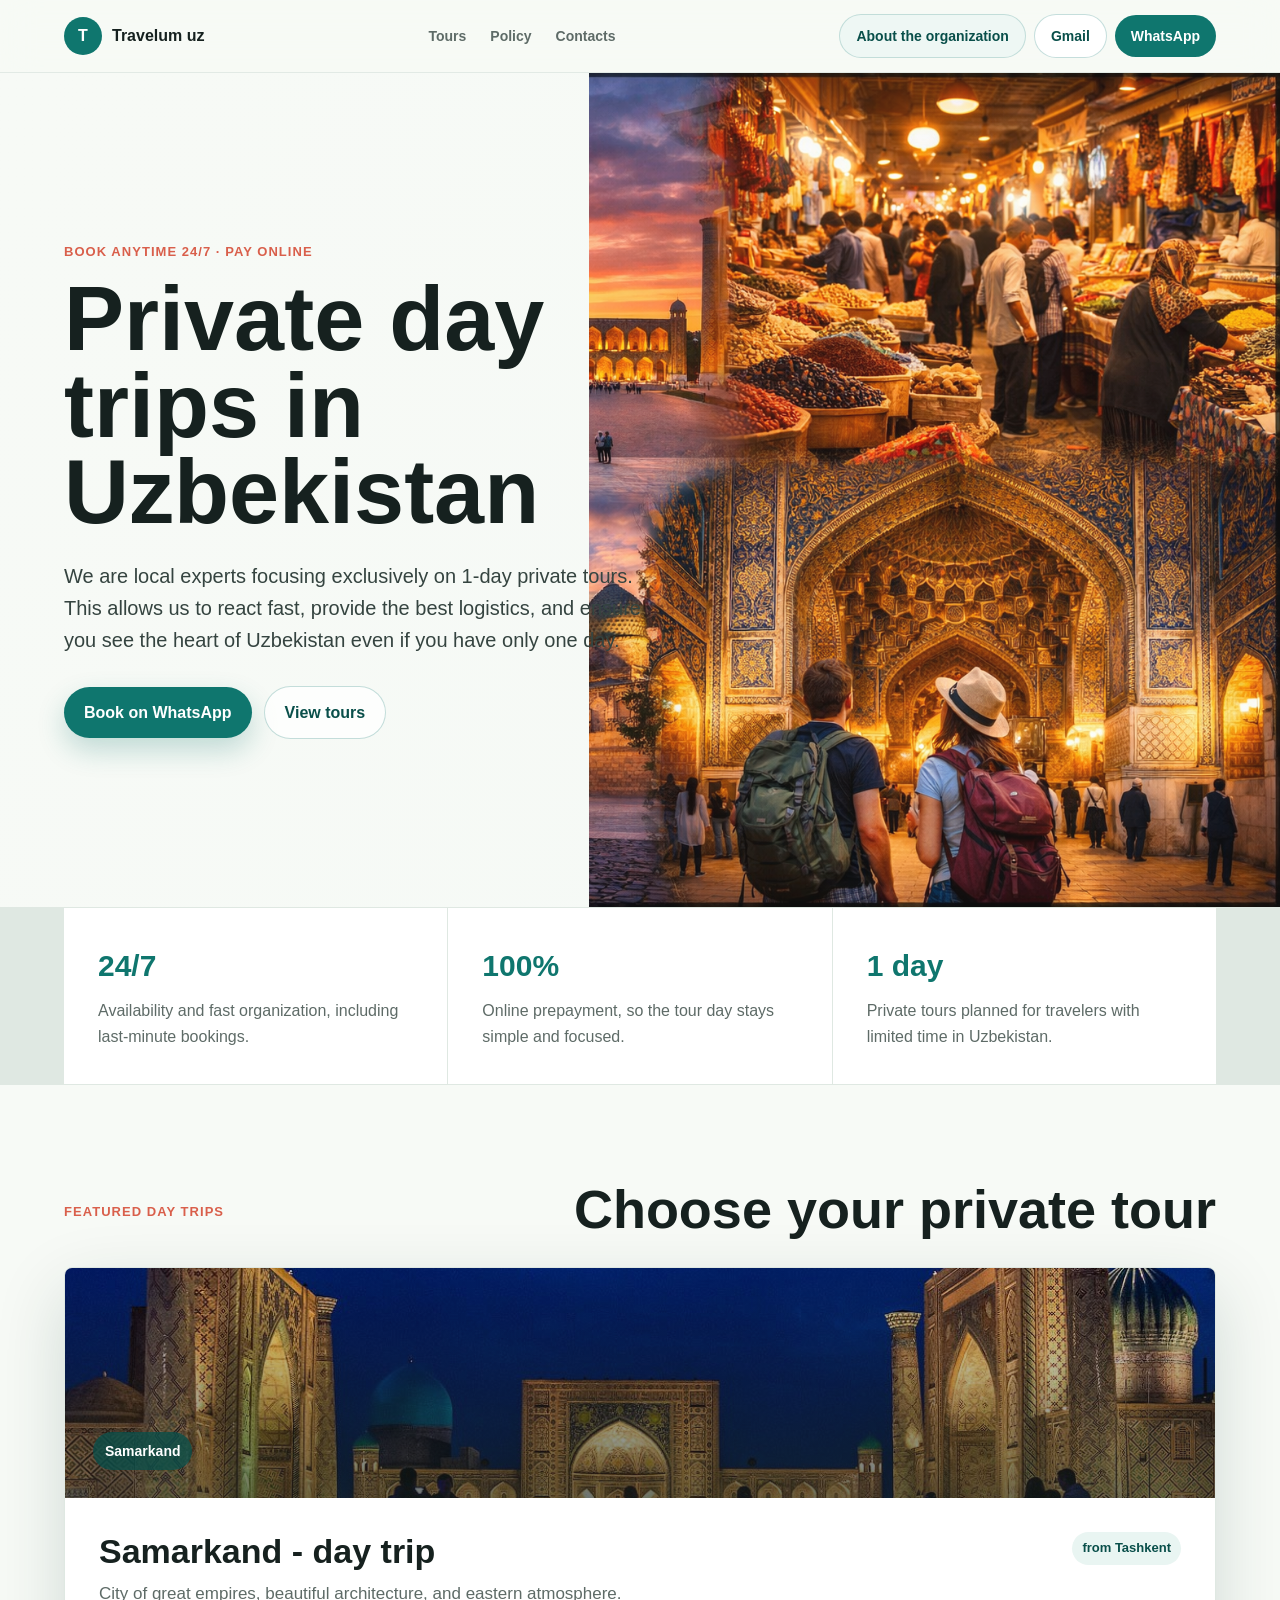
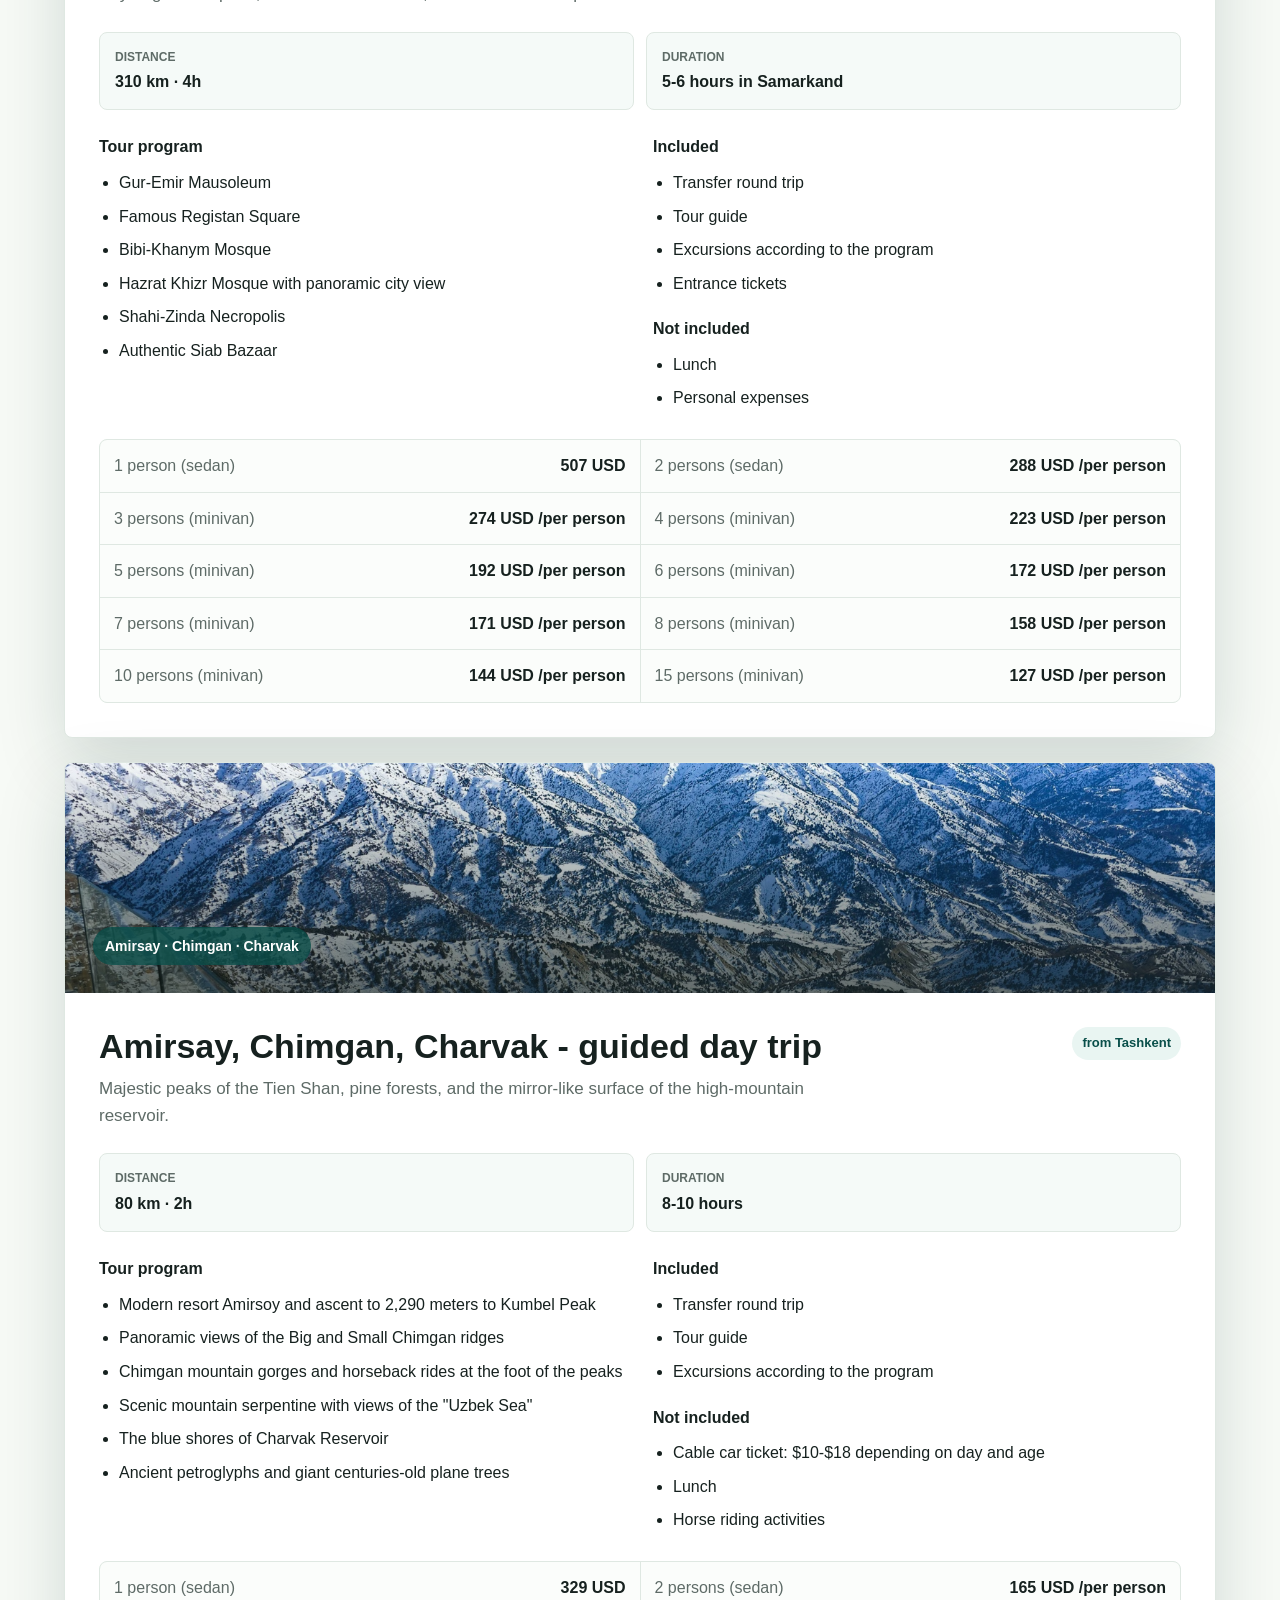
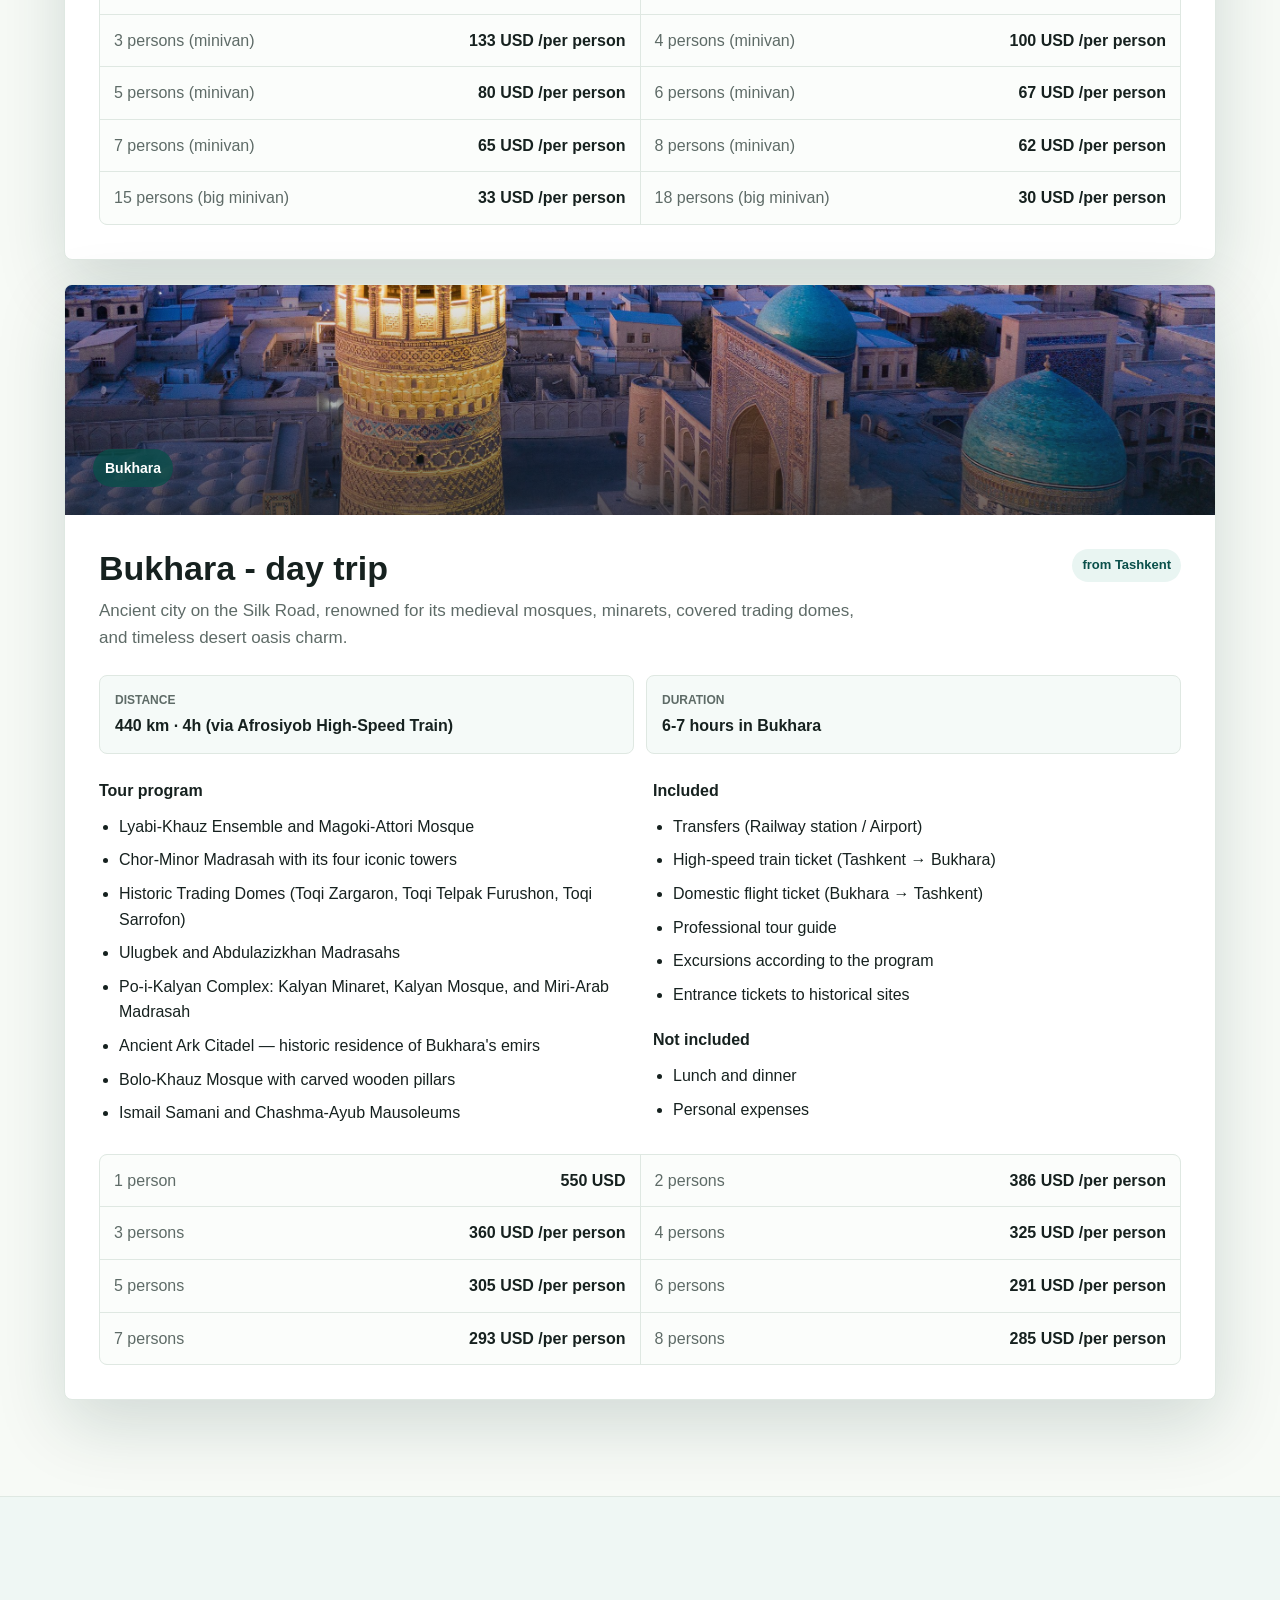
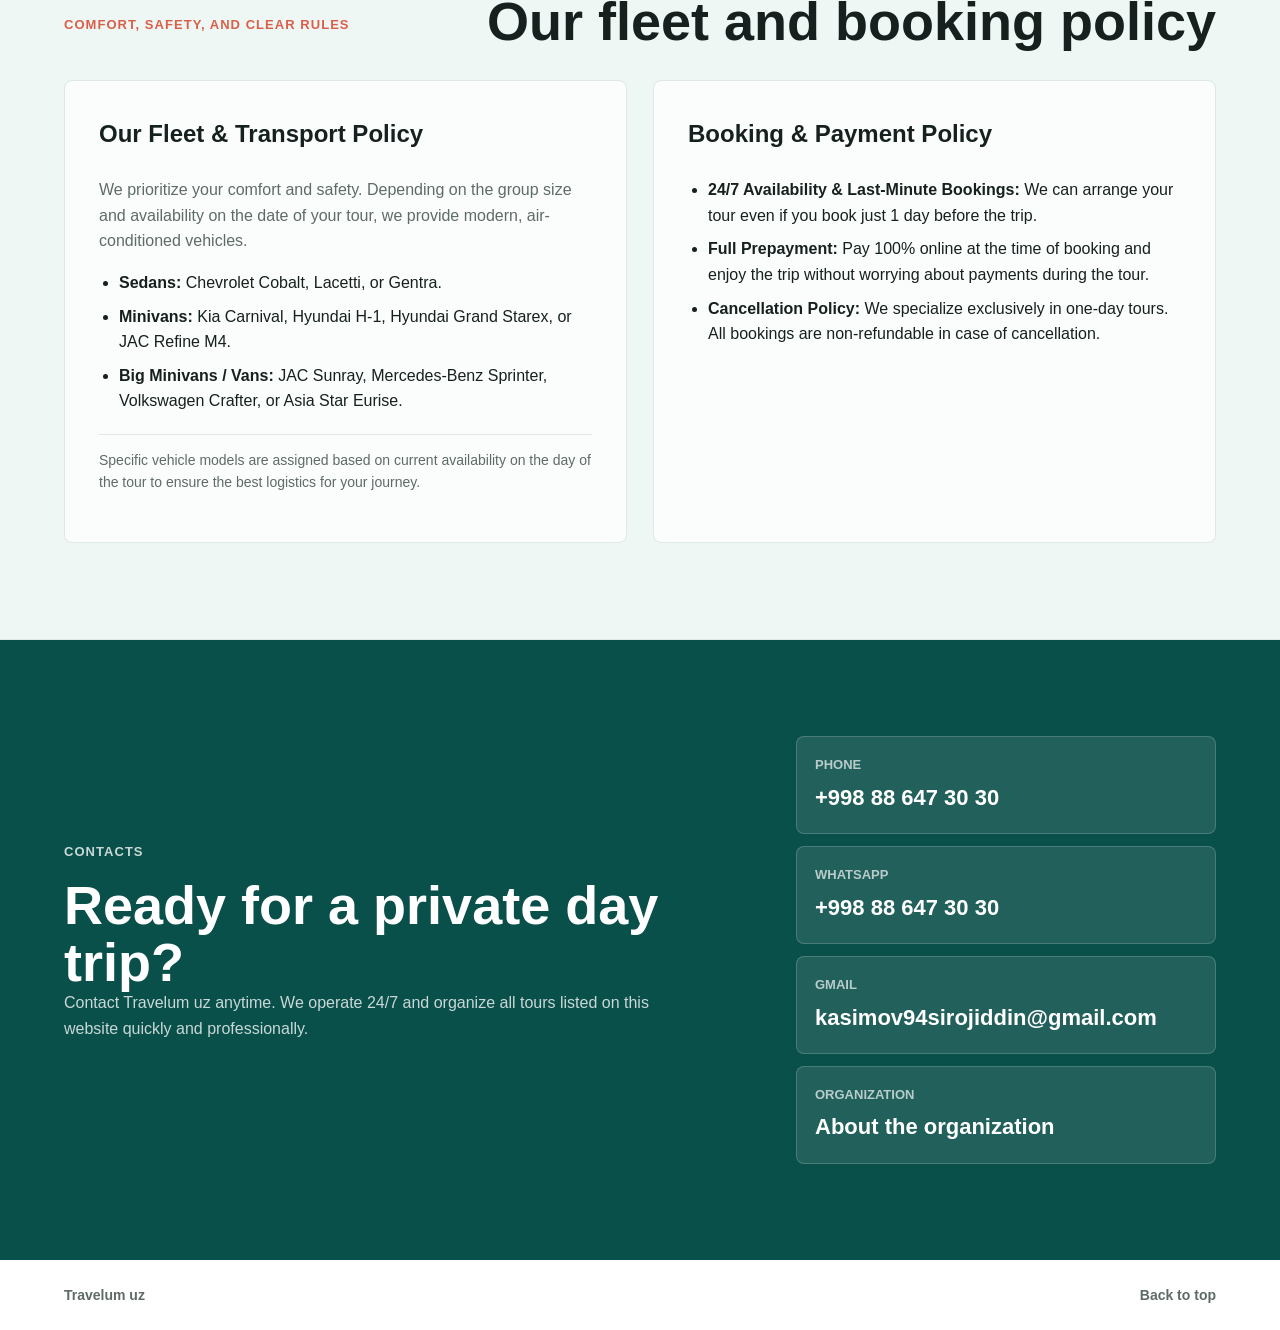
==== index.html @ d39a9d99 "Add pricing for 10 persons minivan" ====
<!doctype html>
<html lang="en">
<head>
  <meta charset="utf-8">
  <meta name="viewport" content="width=device-width, initial-scale=1">
  <title>Travelum uz - Private day trips in Uzbekistan</title>
  <meta name="description" content="Travelum uz offers private 1-day trips in Uzbekistan with 24/7 booking, online payment, local experts, guides, transfers, and entrance tickets.">
  <link rel="stylesheet" href="styles.css">
</head>
<body>
  <header class="site-header" id="top">
    <a class="brand" href="#top" aria-label="Travelum uz home">
      <span class="brand-mark">T</span>
      <span>Travelum uz</span>
    </a>
    <nav class="nav" aria-label="Main navigation">
      <a href="#tours">Tours</a>
      <a href="#policy">Policy</a>
      <a href="#contacts">Contacts</a>
    </nav>
    <div class="header-actions">
      <a class="header-action org" href="https://orginfo.uz/en/organization/49abafc1b90f/" target="_blank" rel="noreferrer">About the organization</a>
      <a class="header-action mail" href="https://mail.google.com/mail/?view=cm&fs=1&to=kasimov94sirojiddin@gmail.com" target="_blank" rel="noreferrer">Gmail</a>
      <a class="header-action" href="https://wa.me/998886473030" target="_blank" rel="noreferrer">WhatsApp</a>
    </div>
  </header>

  <main>
    <section class="hero" aria-labelledby="hero-title">
      <div class="hero-visual" aria-hidden="true">
        <img src="assets/hero.png" alt="">
      </div>
      <div class="hero-content">
        <p class="eyebrow">Book anytime 24/7 · Pay online</p>
        <h1 id="hero-title">Private day trips in Uzbekistan</h1>
        <p class="hero-copy">We are local experts focusing exclusively on 1-day private tours. This allows us to react fast, provide the best logistics, and ensure you see the heart of Uzbekistan even if you have only one day.</p>
        <div class="hero-actions">
          <a class="button primary" href="https://wa.me/998886473030" target="_blank" rel="noreferrer">Book on WhatsApp</a>
          <a class="button secondary" href="#tours">View tours</a>
        </div>
      </div>
    </section>

    <section class="quick-facts" aria-label="Travelum benefits">
      <article>
        <span>24/7</span>
        <p>Availability and fast organization, including last-minute bookings.</p>
      </article>
      <article>
        <span>100%</span>
        <p>Online prepayment, so the tour day stays simple and focused.</p>
      </article>
      <article>
        <span>1 day</span>
        <p>Private tours planned for travelers with limited time in Uzbekistan.</p>
      </article>
    </section>

    <section class="section" id="tours">
      <div class="section-heading">
        <p class="eyebrow">Featured day trips</p>
        <h2>Choose your private tour</h2>
      </div>

      <div class="tour-grid">
        <article class="tour-card">
          <div class="tour-media samarkand" aria-hidden="true">
            <span>Samarkand</span>
          </div>
          <div class="tour-body">
            <div class="tour-title-row">
              <h3>Samarkand - day trip</h3>
              <span>from Tashkent</span>
            </div>
            <p class="tour-lead">City of great empires, beautiful architecture, and eastern atmosphere.</p>
            <dl class="tour-meta">
              <div><dt>Distance</dt><dd>310 km · 4h</dd></div>
              <div><dt>Duration</dt><dd>5-6 hours in Samarkand</dd></div>
            </dl>

            <div class="tour-columns">
              <div>
                <h4>Tour program</h4>
                <ul>
                  <li>Gur-Emir Mausoleum</li>
                  <li>Famous Registan Square</li>
                  <li>Bibi-Khanym Mosque</li>
                  <li>Hazrat Khizr Mosque with panoramic city view</li>
                  <li>Shahi-Zinda Necropolis</li>
                  <li>Authentic Siab Bazaar</li>
                </ul>
              </div>
              <div>
                <h4>Included</h4>
                <ul>
                  <li>Transfer round trip</li>
                  <li>Tour guide</li>
                  <li>Excursions according to the program</li>
                  <li>Entrance tickets</li>
                </ul>
                <h4>Not included</h4>
                <ul>
                  <li>Lunch</li>
                  <li>Personal expenses</li>
                </ul>
              </div>
            </div>

            <div class="price-table" aria-label="Samarkand prices">
              <div><span>1 person (sedan)</span><strong>507 USD</strong></div>
              <div><span>2 persons (sedan)</span><strong>288 USD /per person</strong></div>
              <div><span>3 persons (minivan)</span><strong>274 USD /per person</strong></div>
              <div><span>4 persons (minivan)</span><strong>223 USD /per person</strong></div>
              <div><span>5 persons (minivan)</span><strong>192 USD /per person</strong></div>
              <div><span>6 persons (minivan)</span><strong>172 USD /per person</strong></div>
              <div><span>7 persons (minivan)</span><strong>171 USD /per person</strong></div>
              <div><span>8 persons (minivan)</span><strong>158 USD /per person</strong></div>
              <div><span>10 persons (minivan)</span><strong>144 USD /per person</strong></div>
              <div><span>15 persons (minivan)</span><strong>127 USD /per person</strong></div>
            </div>
          </div>
        </article>

        <article class="tour-card">
          <div class="tour-media mountains" aria-hidden="true">
            <span>Amirsay · Chimgan · Charvak</span>
          </div>
          <div class="tour-body">
            <div class="tour-title-row">
              <h3>Amirsay, Chimgan, Charvak - guided day trip</h3>
              <span>from Tashkent</span>
            </div>
            <p class="tour-lead">Majestic peaks of the Tien Shan, pine forests, and the mirror-like surface of the high-mountain reservoir.</p>
            <dl class="tour-meta">
              <div><dt>Distance</dt><dd>80 km · 2h</dd></div>
              <div><dt>Duration</dt><dd>8-10 hours</dd></div>
            </dl>

            <div class="tour-columns">
              <div>
                <h4>Tour program</h4>
                <ul>
                  <li>Modern resort Amirsoy and ascent to 2,290 meters to Kumbel Peak</li>
                  <li>Panoramic views of the Big and Small Chimgan ridges</li>
                  <li>Chimgan mountain gorges and horseback rides at the foot of the peaks</li>
                  <li>Scenic mountain serpentine with views of the "Uzbek Sea"</li>
                  <li>The blue shores of Charvak Reservoir</li>
                  <li>Ancient petroglyphs and giant centuries-old plane trees</li>
                </ul>
              </div>
              <div>
                <h4>Included</h4>
                <ul>
                  <li>Transfer round trip</li>
                  <li>Tour guide</li>
                  <li>Excursions according to the program</li>
                </ul>
                <h4>Not included</h4>
                <ul>
                  <li>Cable car ticket: $10-$18 depending on day and age</li>
                  <li>Lunch</li>
                  <li>Horse riding activities</li>
                </ul>
              </div>
            </div>

            <div class="price-table" aria-label="Mountain tour prices">
              <div><span>1 person (sedan)</span><strong>329 USD</strong></div>
              <div><span>2 persons (sedan)</span><strong>165 USD /per person</strong></div>
              <div><span>3 persons (minivan)</span><strong>133 USD /per person</strong></div>
              <div><span>4 persons (minivan)</span><strong>100 USD /per person</strong></div>
              <div><span>5 persons (minivan)</span><strong>80 USD /per person</strong></div>
              <div><span>6 persons (minivan)</span><strong>67 USD /per person</strong></div>
              <div><span>7 persons (minivan)</span><strong>65 USD /per person</strong></div>
              <div><span>8 persons (minivan)</span><strong>62 USD /per person</strong></div>
              <div><span>15 persons (big minivan)</span><strong>33 USD /per person</strong></div>
              <div><span>18 persons (big minivan)</span><strong>30 USD /per person</strong></div>
            </div>
          </div>
        </article>

        <article class="tour-card">
          <div class="tour-media bukhara" aria-hidden="true">
            <span>Bukhara</span>
          </div>
          <div class="tour-body">
            <div class="tour-title-row">
              <h3>Bukhara - day trip</h3>
              <span>from Tashkent</span>
            </div>
            <p class="tour-lead">Ancient city on the Silk Road, renowned for its medieval mosques, minarets, covered trading domes, and timeless desert oasis charm.</p>
            <dl class="tour-meta">
              <div><dt>Distance</dt><dd>440 km · 4h (via Afrosiyob High-Speed Train)</dd></div>
              <div><dt>Duration</dt><dd>6-7 hours in Bukhara</dd></div>
            </dl>

            <div class="tour-columns">
              <div>
                <h4>Tour program</h4>
                <ul>
                  <li>Lyabi-Khauz Ensemble and Magoki-Attori Mosque</li>
                  <li>Chor-Minor Madrasah with its four iconic towers</li>
                  <li>Historic Trading Domes (Toqi Zargaron, Toqi Telpak Furushon, Toqi Sarrofon)</li>
                  <li>Ulugbek and Abdulazizkhan Madrasahs</li>
                  <li>Po-i-Kalyan Complex: Kalyan Minaret, Kalyan Mosque, and Miri-Arab Madrasah</li>
                  <li>Ancient Ark Citadel — historic residence of Bukhara's emirs</li>
                  <li>Bolo-Khauz Mosque with carved wooden pillars</li>
                  <li>Ismail Samani and Chashma-Ayub Mausoleums</li>
                </ul>
              </div>
              <div>
                <h4>Included</h4>
                <ul>
                  <li>Transfers (Railway station / Airport)</li>
                  <li>High-speed train ticket (Tashkent → Bukhara)</li>
                  <li>Domestic flight ticket (Bukhara → Tashkent)</li>
                  <li>Professional tour guide</li>
                  <li>Excursions according to the program</li>
                  <li>Entrance tickets to historical sites</li>
                </ul>
                <h4>Not included</h4>
                <ul>
                  <li>Lunch and dinner</li>
                  <li>Personal expenses</li>
                </ul>
              </div>
            </div>

            <div class="price-table" aria-label="Bukhara prices">
              <div><span>1 person</span><strong>550 USD</strong></div>
              <div><span>2 persons</span><strong>386 USD /per person</strong></div>
              <div><span>3 persons</span><strong>360 USD /per person</strong></div>
              <div><span>4 persons</span><strong>325 USD /per person</strong></div>
              <div><span>5 persons</span><strong>305 USD /per person</strong></div>
              <div><span>6 persons</span><strong>291 USD /per person</strong></div>
              <div><span>7 persons</span><strong>293 USD /per person</strong></div>
              <div><span>8 persons</span><strong>285 USD /per person</strong></div>
            </div>
          </div>
        </article>
      </div>
    </section>

    <section class="section policy-section" id="policy">
      <div class="section-heading">
        <p class="eyebrow">Comfort, safety, and clear rules</p>
        <h2>Our fleet and booking policy</h2>
      </div>
      <div class="policy-grid">
        <article>
          <h3>Our Fleet & Transport Policy</h3>
          <p>We prioritize your comfort and safety. Depending on the group size and availability on the date of your tour, we provide modern, air-conditioned vehicles.</p>
          <ul>
            <li><strong>Sedans:</strong> Chevrolet Cobalt, Lacetti, or Gentra.</li>
            <li><strong>Minivans:</strong> Kia Carnival, Hyundai H-1, Hyundai Grand Starex, or JAC Refine M4.</li>
            <li><strong>Big Minivans / Vans:</strong> JAC Sunray, Mercedes-Benz Sprinter, Volkswagen Crafter, or Asia Star Eurise.</li>
          </ul>
          <p class="note">Specific vehicle models are assigned based on current availability on the day of the tour to ensure the best logistics for your journey.</p>
        </article>
        <article>
          <h3>Booking & Payment Policy</h3>
          <ul>
            <li><strong>24/7 Availability & Last-Minute Bookings:</strong> We can arrange your tour even if you book just 1 day before the trip.</li>
            <li><strong>Full Prepayment:</strong> Pay 100% online at the time of booking and enjoy the trip without worrying about payments during the tour.</li>
            <li><strong>Cancellation Policy:</strong> We specialize exclusively in one-day tours. All bookings are non-refundable in case of cancellation.</li>
          </ul>
        </article>
      </div>
    </section>

    <section class="contact-section" id="contacts">
      <div>
        <p class="eyebrow">Contacts</p>
        <h2>Ready for a private day trip?</h2>
        <p>Contact Travelum uz anytime. We operate 24/7 and organize all tours listed on this website quickly and professionally.</p>
      </div>
      <div class="contact-actions">
        <a class="contact-link" href="tel:+998886473030">
          <span>Phone</span>
          <strong>+998 88 647 30 30</strong>
        </a>
        <a class="contact-link" href="https://wa.me/998886473030" target="_blank" rel="noreferrer">
          <span>WhatsApp</span>
          <strong>+998 88 647 30 30</strong>
        </a>
        <a class="contact-link" href="https://mail.google.com/mail/?view=cm&fs=1&to=kasimov94sirojiddin@gmail.com" target="_blank" rel="noreferrer">
          <span>Gmail</span>
          <strong>kasimov94sirojiddin@gmail.com</strong>
        </a>
        <a class="contact-link" href="https://orginfo.uz/en/organization/49abafc1b90f/" target="_blank" rel="noreferrer">
          <span>Organization</span>
          <strong>About the organization</strong>
        </a>
      </div>
    </section>
  </main>

  <footer>
    <span>Travelum uz</span>
    <a href="#top">Back to top</a>
  </footer>
</body>
</html>
---- styles.css ----
:root {
  --ink: #16211f;
  --muted: #5e6b67;
  --line: #dfe8e2;
  --paper: #f7faf6;
  --white: #ffffff;
  --teal: #0f766e;
  --teal-dark: #094f4a;
  --coral: #d95f4b;
  --gold: #c58c2c;
  --sky: #d8eef2;
  --shadow: 0 24px 70px rgba(15, 48, 44, 0.16);
}

* {
  box-sizing: border-box;
}

html {
  scroll-behavior: smooth;
}

body {
  margin: 0;
  color: var(--ink);
  font-family: Arial, "Segoe UI", sans-serif;
  background: var(--paper);
  line-height: 1.6;
}

a {
  color: inherit;
  text-decoration: none;
}

.site-header {
  position: sticky;
  top: 0;
  z-index: 10;
  display: flex;
  align-items: center;
  justify-content: space-between;
  gap: 20px;
  padding: 14px clamp(18px, 5vw, 70px);
  background: rgba(247, 250, 246, 0.9);
  border-bottom: 1px solid rgba(223, 232, 226, 0.85);
  backdrop-filter: blur(18px);
}

.brand,
.nav,
.header-actions,
.hero-actions,
.contact-actions {
  display: flex;
  align-items: center;
}

.brand {
  gap: 10px;
  font-weight: 800;
  letter-spacing: 0;
}

.brand-mark {
  display: grid;
  width: 38px;
  height: 38px;
  place-items: center;
  color: var(--white);
  background: var(--teal);
  border-radius: 50%;
}

.nav {
  gap: 24px;
  color: var(--muted);
  font-size: 14px;
  font-weight: 700;
}

.nav a:hover,
footer a:hover {
  color: var(--teal);
}

.header-action,
.button,
.contact-link {
  transition: transform 180ms ease, box-shadow 180ms ease, background 180ms ease;
}

.header-actions {
  gap: 8px;
}

.header-action {
  padding: 10px 16px;
  color: var(--white);
  background: var(--teal);
  border-radius: 999px;
  font-size: 14px;
  font-weight: 800;
}

.header-action.mail {
  color: var(--teal-dark);
  background: #ffffff;
  border: 1px solid rgba(15, 118, 110, 0.24);
}

.header-action.org {
  color: var(--teal-dark);
  background: #eef7f4;
  border: 1px solid rgba(15, 118, 110, 0.2);
}

.header-action:hover,
.button:hover,
.contact-link:hover {
  transform: translateY(-2px);
}

.hero {
  position: relative;
  min-height: calc(100vh - 66px);
  display: grid;
  align-items: center;
  padding: clamp(54px, 7vw, 96px) clamp(18px, 5vw, 70px);
  overflow: hidden;
  isolation: isolate;
}

.hero::before {
  content: "";
  position: absolute;
  inset: 0;
  z-index: -2;
  background:
    linear-gradient(90deg, rgba(247, 250, 246, 0.98) 0%, rgba(247, 250, 246, 0.94) 48%, rgba(247, 250, 246, 0.42) 74%),
    radial-gradient(circle at 74% 28%, rgba(216, 95, 75, 0.2), transparent 28%),
    linear-gradient(135deg, #f7faf6 0%, #d8eef2 100%);
}

.hero-visual {
  position: absolute;
  inset: 0;
  z-index: -1;
  display: flex;
  justify-content: flex-end;
  align-items: stretch;
  opacity: 0.95;
}

.hero-visual img {
  width: min(54vw, 760px);
  min-width: 460px;
  height: 100%;
  object-fit: cover;
  object-position: center right;
}

.hero-content {
  width: min(680px, 100%);
}

.eyebrow {
  margin: 0 0 14px;
  color: var(--coral);
  font-size: 13px;
  font-weight: 800;
  text-transform: uppercase;
  letter-spacing: 0.08em;
}

h1,
h2,
h3,
h4,
p {
  margin-top: 0;
}

h1 {
  max-width: 680px;
  margin-bottom: 24px;
  font-size: clamp(44px, 8vw, 90px);
  line-height: 0.96;
  letter-spacing: 0;
}

.hero-copy {
  max-width: 590px;
  margin-bottom: 30px;
  color: #354440;
  font-size: clamp(17px, 2vw, 20px);
}

.hero-actions {
  flex-wrap: wrap;
  gap: 12px;
}

.button {
  display: inline-flex;
  align-items: center;
  justify-content: center;
  min-height: 48px;
  padding: 13px 20px;
  border-radius: 999px;
  font-weight: 800;
}

.button.primary {
  color: var(--white);
  background: var(--teal);
  box-shadow: 0 12px 28px rgba(15, 118, 110, 0.24);
}

.button.secondary {
  color: var(--teal-dark);
  background: rgba(255, 255, 255, 0.72);
  border: 1px solid rgba(15, 118, 110, 0.24);
}

.quick-facts,
.section,
.contact-section,
footer {
  padding-inline: clamp(18px, 5vw, 70px);
}

.quick-facts {
  display: grid;
  grid-template-columns: repeat(3, 1fr);
  gap: 1px;
  background: var(--line);
  border-block: 1px solid var(--line);
}

.quick-facts article {
  padding: clamp(22px, 4vw, 34px);
  background: var(--white);
}

.quick-facts span {
  display: block;
  margin-bottom: 8px;
  color: var(--teal);
  font-size: 30px;
  font-weight: 800;
}

.quick-facts p,
.tour-card p,
.policy-grid p,
.contact-section p {
  color: var(--muted);
}

.quick-facts p {
  max-width: 360px;
  margin: 0;
}

.section {
  padding-top: clamp(58px, 8vw, 96px);
  padding-bottom: clamp(58px, 8vw, 96px);
}

.section-heading {
  display: flex;
  align-items: end;
  justify-content: space-between;
  gap: 30px;
  margin-bottom: 30px;
}

.section-heading h2,
.contact-section h2 {
  margin-bottom: 0;
  font-size: clamp(30px, 4.6vw, 54px);
  line-height: 1.05;
  letter-spacing: 0;
}

.tour-grid {
  display: grid;
  gap: 24px;
}

.tour-card {
  overflow: hidden;
  background: var(--white);
  border: 1px solid var(--line);
  border-radius: 8px;
  box-shadow: var(--shadow);
}

.tour-media {
  min-height: 230px;
  display: flex;
  align-items: flex-end;
  padding: 28px;
  color: var(--white);
  background-size: cover;
  background-position: center;
}

.tour-media span {
  padding: 8px 12px;
  background: rgba(9, 79, 74, 0.78);
  border-radius: 999px;
  font-size: 14px;
  font-weight: 800;
}

.samarkand {
  background-image:
    linear-gradient(180deg, rgba(22, 33, 31, 0.05), rgba(22, 33, 31, 0.62)),
    url("assets/samarkand.jpg");
}

.mountains {
  background-image:
    linear-gradient(180deg, rgba(22, 33, 31, 0.02), rgba(22, 33, 31, 0.66)),
    url("assets/amirsay.webp");
}

.bukhara {
  background-image:
    linear-gradient(180deg, rgba(22, 33, 31, 0.05), rgba(22, 33, 31, 0.62)),
    url("assets/bukhara.jpg");
}

.tour-body {
  padding: clamp(22px, 4vw, 34px);
}

.tour-title-row {
  display: flex;
  align-items: start;
  justify-content: space-between;
  gap: 20px;
  margin-bottom: 10px;
}

.tour-title-row h3 {
  margin-bottom: 0;
  font-size: clamp(24px, 3vw, 34px);
  line-height: 1.12;
}

.tour-title-row span {
  flex: 0 0 auto;
  padding: 6px 10px;
  color: var(--teal-dark);
  background: #e9f5f2;
  border-radius: 999px;
  font-size: 13px;
  font-weight: 800;
}

.tour-lead {
  max-width: 760px;
  font-size: 17px;
}

.tour-meta {
  display: grid;
  grid-template-columns: repeat(2, minmax(0, 1fr));
  gap: 12px;
  margin: 24px 0;
}

.tour-meta div {
  padding: 15px;
  background: #f5faf8;
  border: 1px solid var(--line);
  border-radius: 8px;
}

dt {
  color: var(--muted);
  font-size: 12px;
  font-weight: 800;
  text-transform: uppercase;
}

dd {
  margin: 2px 0 0;
  font-weight: 800;
}

.tour-columns,
.policy-grid {
  display: grid;
  grid-template-columns: repeat(2, minmax(0, 1fr));
  gap: 26px;
}

h4 {
  margin-bottom: 10px;
  font-size: 16px;
}

ul {
  margin: 0 0 20px;
  padding-left: 20px;
}

li + li {
  margin-top: 8px;
}

.price-table {
  display: grid;
  grid-template-columns: repeat(2, minmax(0, 1fr));
  gap: 1px;
  overflow: hidden;
  margin-top: 8px;
  background: var(--line);
  border: 1px solid var(--line);
  border-radius: 8px;
}

.price-table div {
  display: flex;
  justify-content: space-between;
  gap: 16px;
  padding: 13px 14px;
  background: #fbfdfb;
}

.price-table span {
  color: var(--muted);
}

.price-table strong {
  flex: 0 0 auto;
  text-align: right;
}

.policy-section {
  background: #eff7f4;
  border-block: 1px solid var(--line);
}

.policy-grid article {
  padding: clamp(22px, 4vw, 34px);
  background: rgba(255, 255, 255, 0.74);
  border: 1px solid var(--line);
  border-radius: 8px;
}

.policy-grid h3 {
  font-size: 24px;
}

.note {
  padding-top: 14px;
  border-top: 1px solid var(--line);
  font-size: 14px;
}

.contact-section {
  display: grid;
  grid-template-columns: minmax(0, 1fr) minmax(280px, 420px);
  gap: 32px;
  align-items: center;
  padding-top: clamp(58px, 8vw, 96px);
  padding-bottom: clamp(58px, 8vw, 96px);
  background: var(--teal-dark);
  color: var(--white);
}

.contact-section p {
  max-width: 640px;
  color: rgba(255, 255, 255, 0.78);
}

.contact-actions {
  flex-direction: column;
  gap: 12px;
}

.contact-link {
  width: 100%;
  padding: 18px;
  background: rgba(255, 255, 255, 0.1);
  border: 1px solid rgba(255, 255, 255, 0.18);
  border-radius: 8px;
}

.contact-link span {
  display: block;
  color: rgba(255, 255, 255, 0.68);
  font-size: 13px;
  font-weight: 800;
  text-transform: uppercase;
}

.contact-link strong {
  display: block;
  margin-top: 4px;
  font-size: 22px;
}

footer {
  display: flex;
  justify-content: space-between;
  gap: 16px;
  padding-top: 24px;
  padding-bottom: 24px;
  color: var(--muted);
  background: var(--white);
  font-size: 14px;
  font-weight: 800;
}

@media (max-width: 900px) {
  .site-header {
    position: static;
    flex-wrap: wrap;
  }

  .nav {
    order: 3;
    width: 100%;
    justify-content: space-between;
  }

  .hero {
    min-height: auto;
    padding-top: 52px;
  }

  .hero::before {
    background:
      linear-gradient(180deg, rgba(247, 250, 246, 0.94) 0%, rgba(247, 250, 246, 0.86) 56%, rgba(247, 250, 246, 0.5) 100%),
      linear-gradient(135deg, #f7faf6 0%, #d8eef2 100%);
  }

  .hero-visual {
    opacity: 0.34;
  }

  .hero-visual img {
    width: 100%;
    min-width: 0;
  }

  .quick-facts,
  .tour-columns,
  .policy-grid,
  .contact-section {
    grid-template-columns: 1fr;
  }

  .section-heading,
  .tour-title-row {
    display: block;
  }

  .tour-title-row span {
    display: inline-flex;
    margin-top: 12px;
  }
}

@media (max-width: 640px) {
  .header-actions {
    display: none;
  }

  .hero-actions,
  .button,
  .tour-meta,
  .price-table {
    width: 100%;
  }

  .button {
    min-width: 100%;
  }

  .tour-meta,
  .price-table {
    grid-template-columns: 1fr;
  }

  .price-table div {
    display: grid;
    gap: 4px;
  }

  .price-table strong {
    text-align: left;
  }

  .contact-link strong {
    font-size: 19px;
  }
}
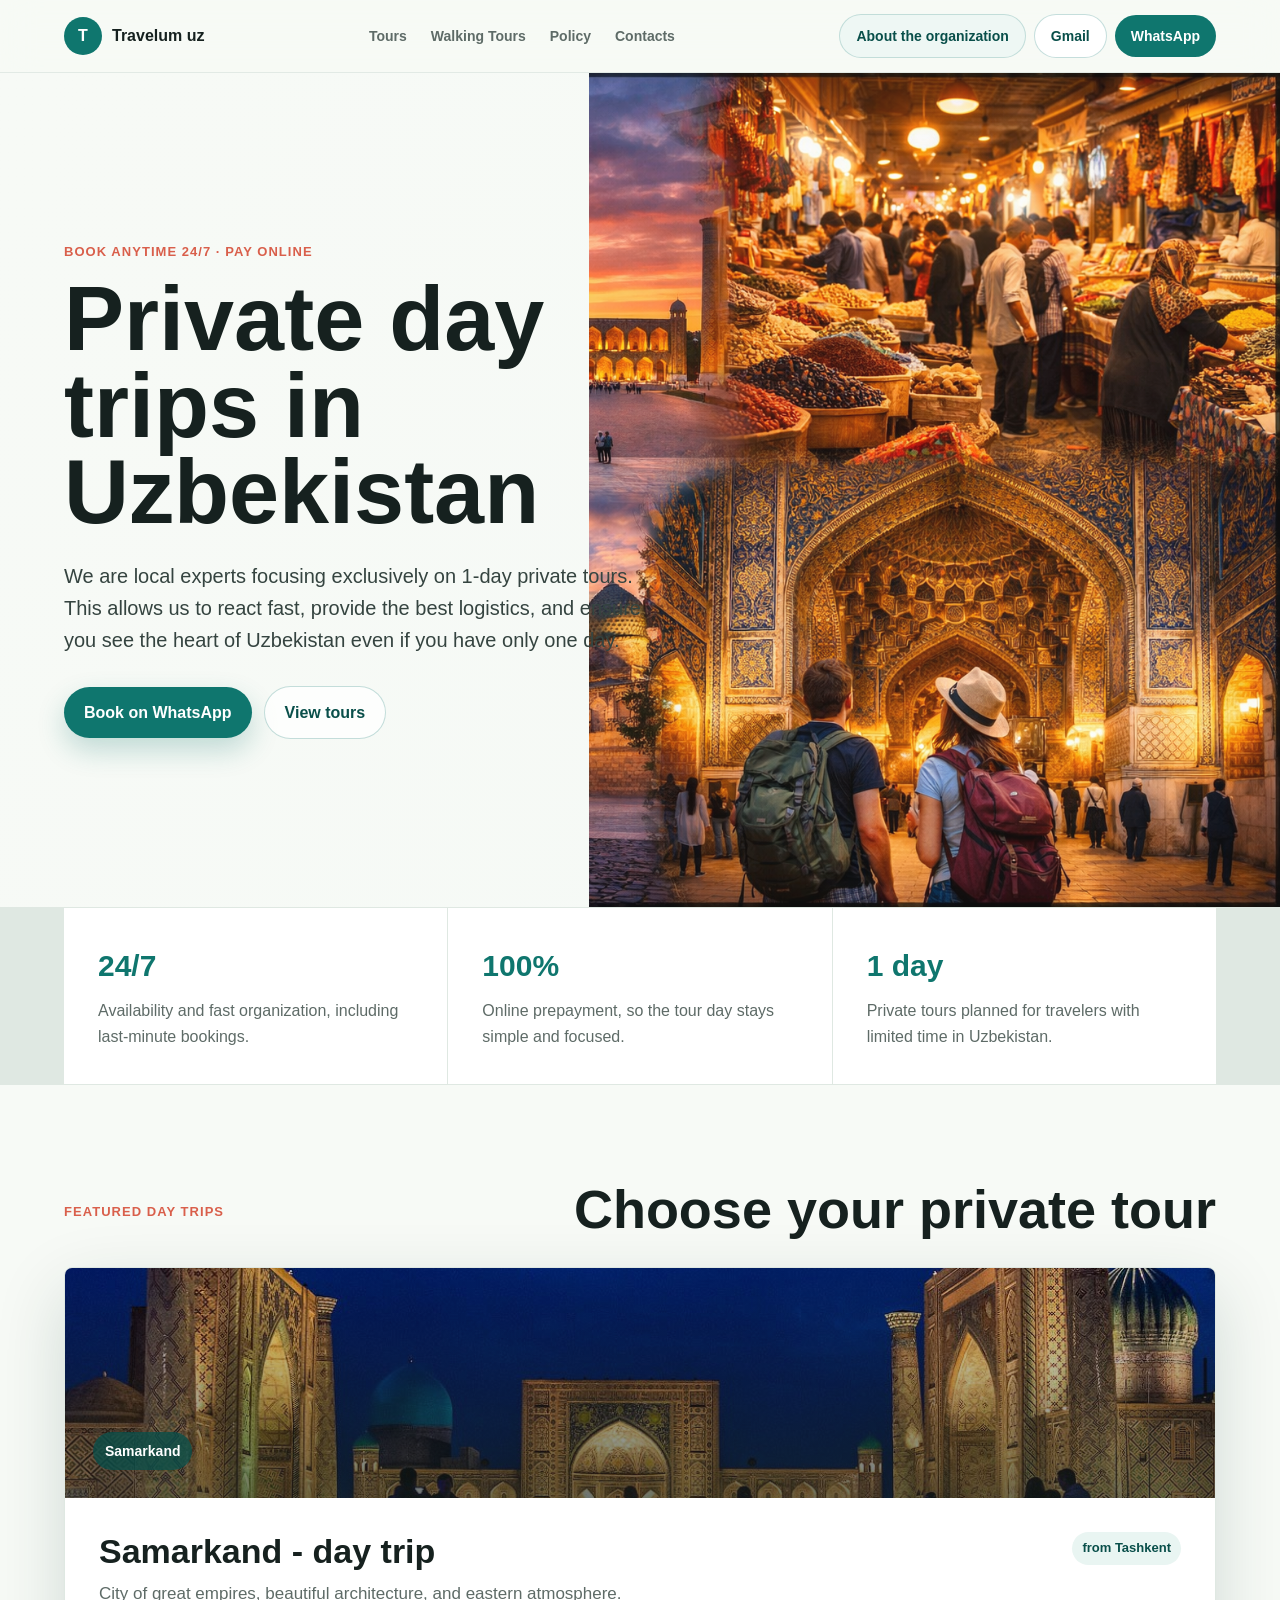
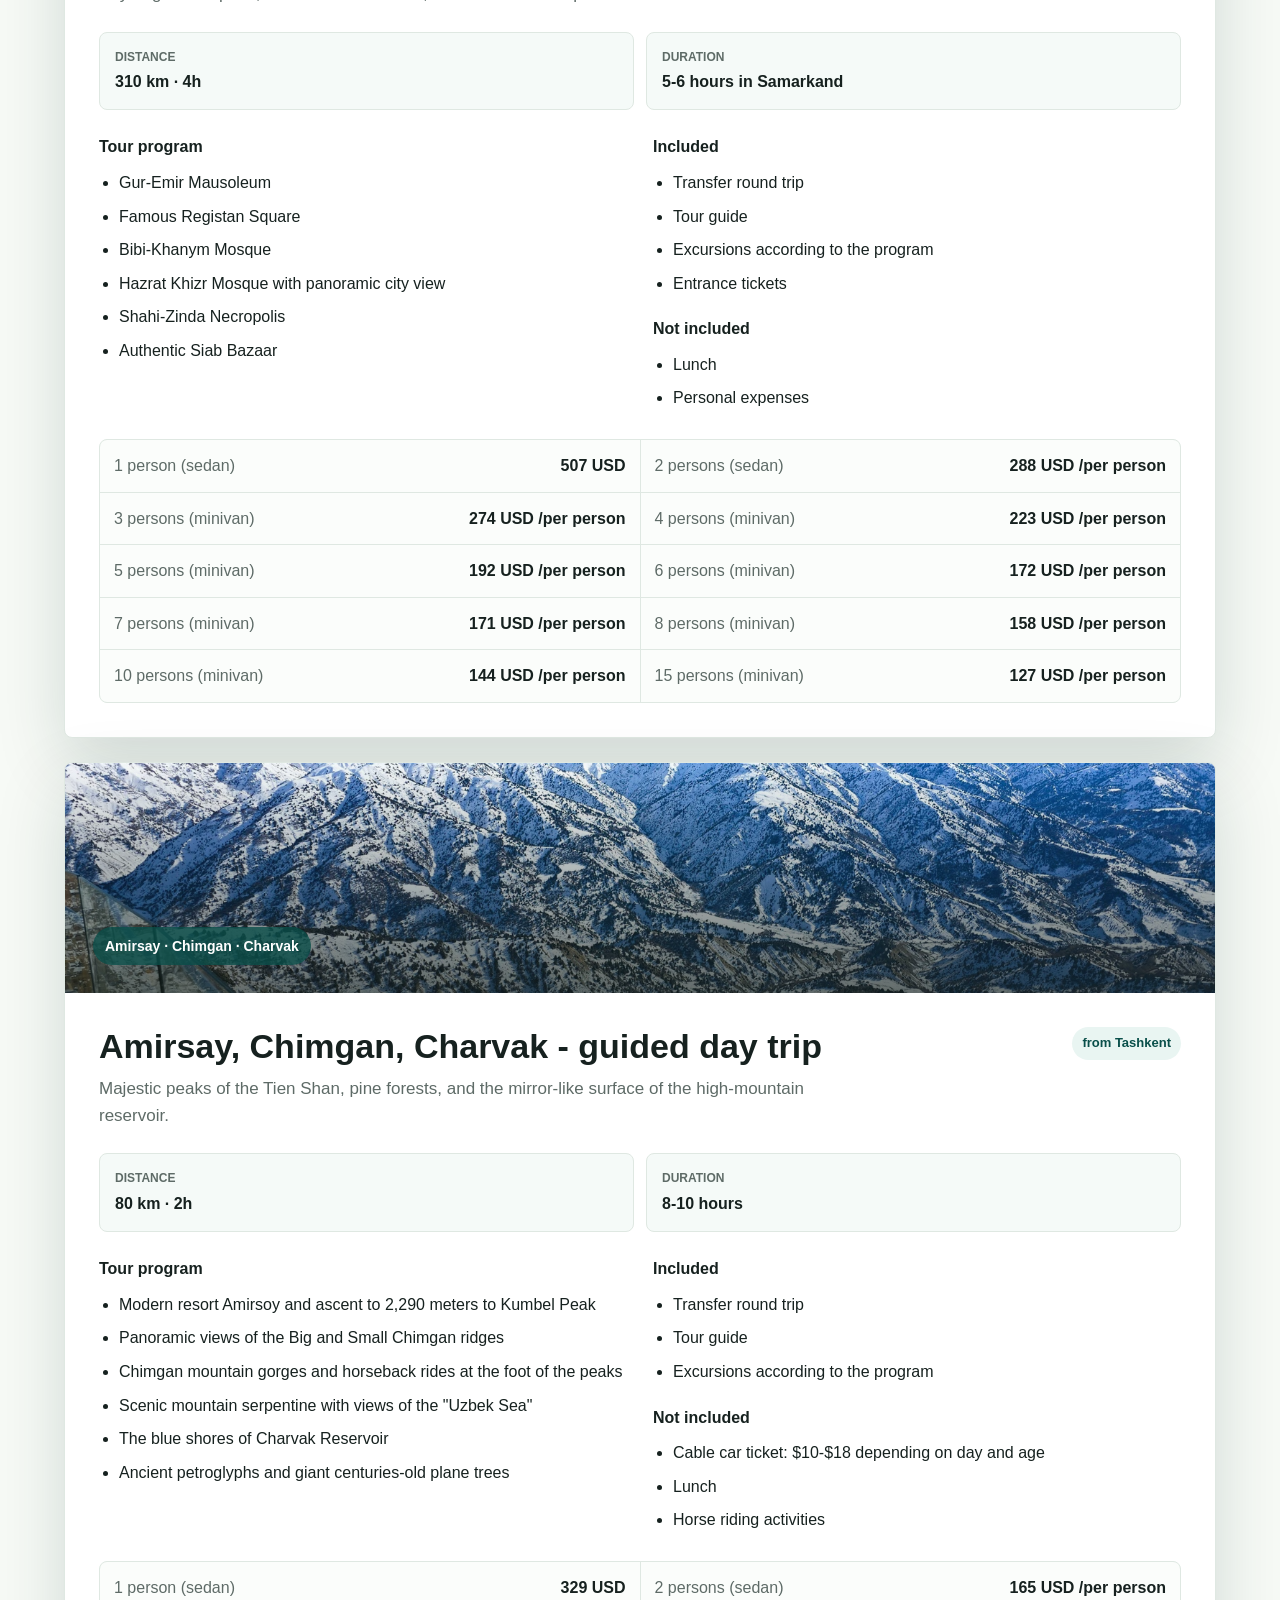
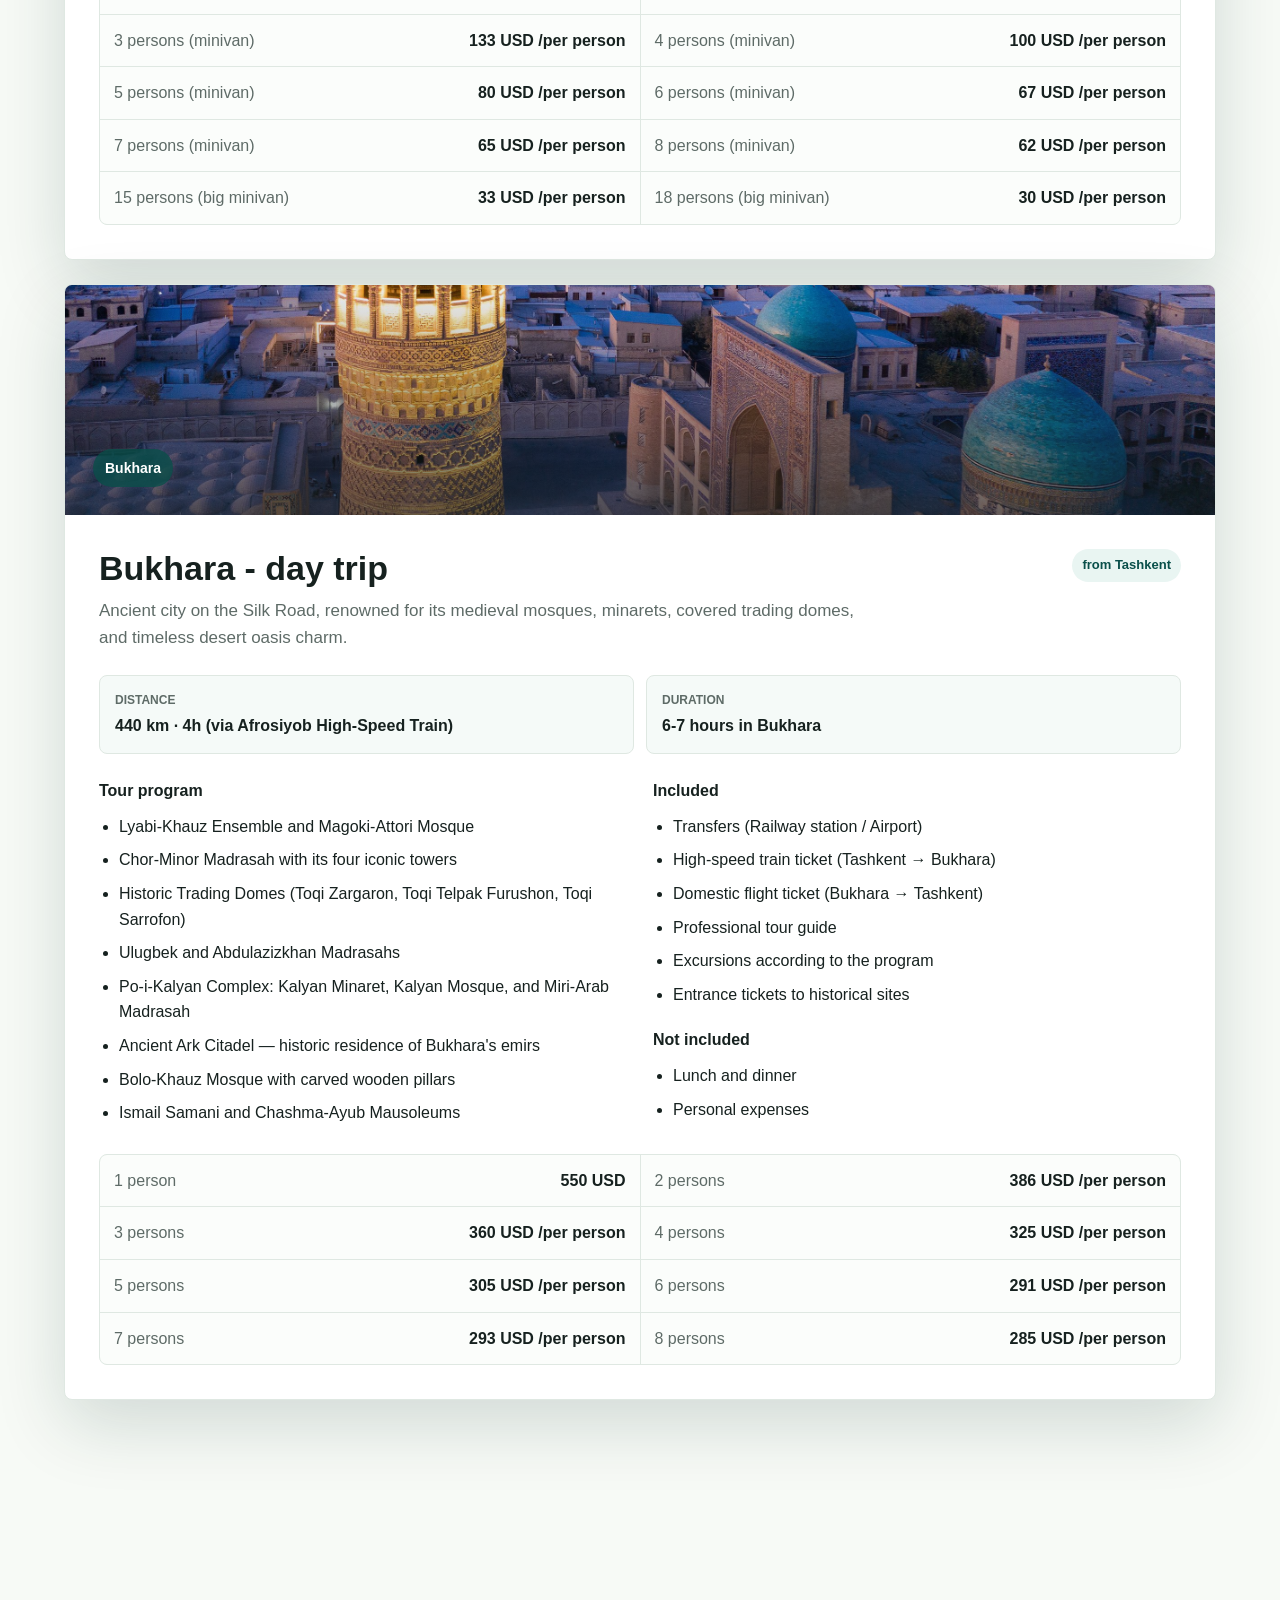
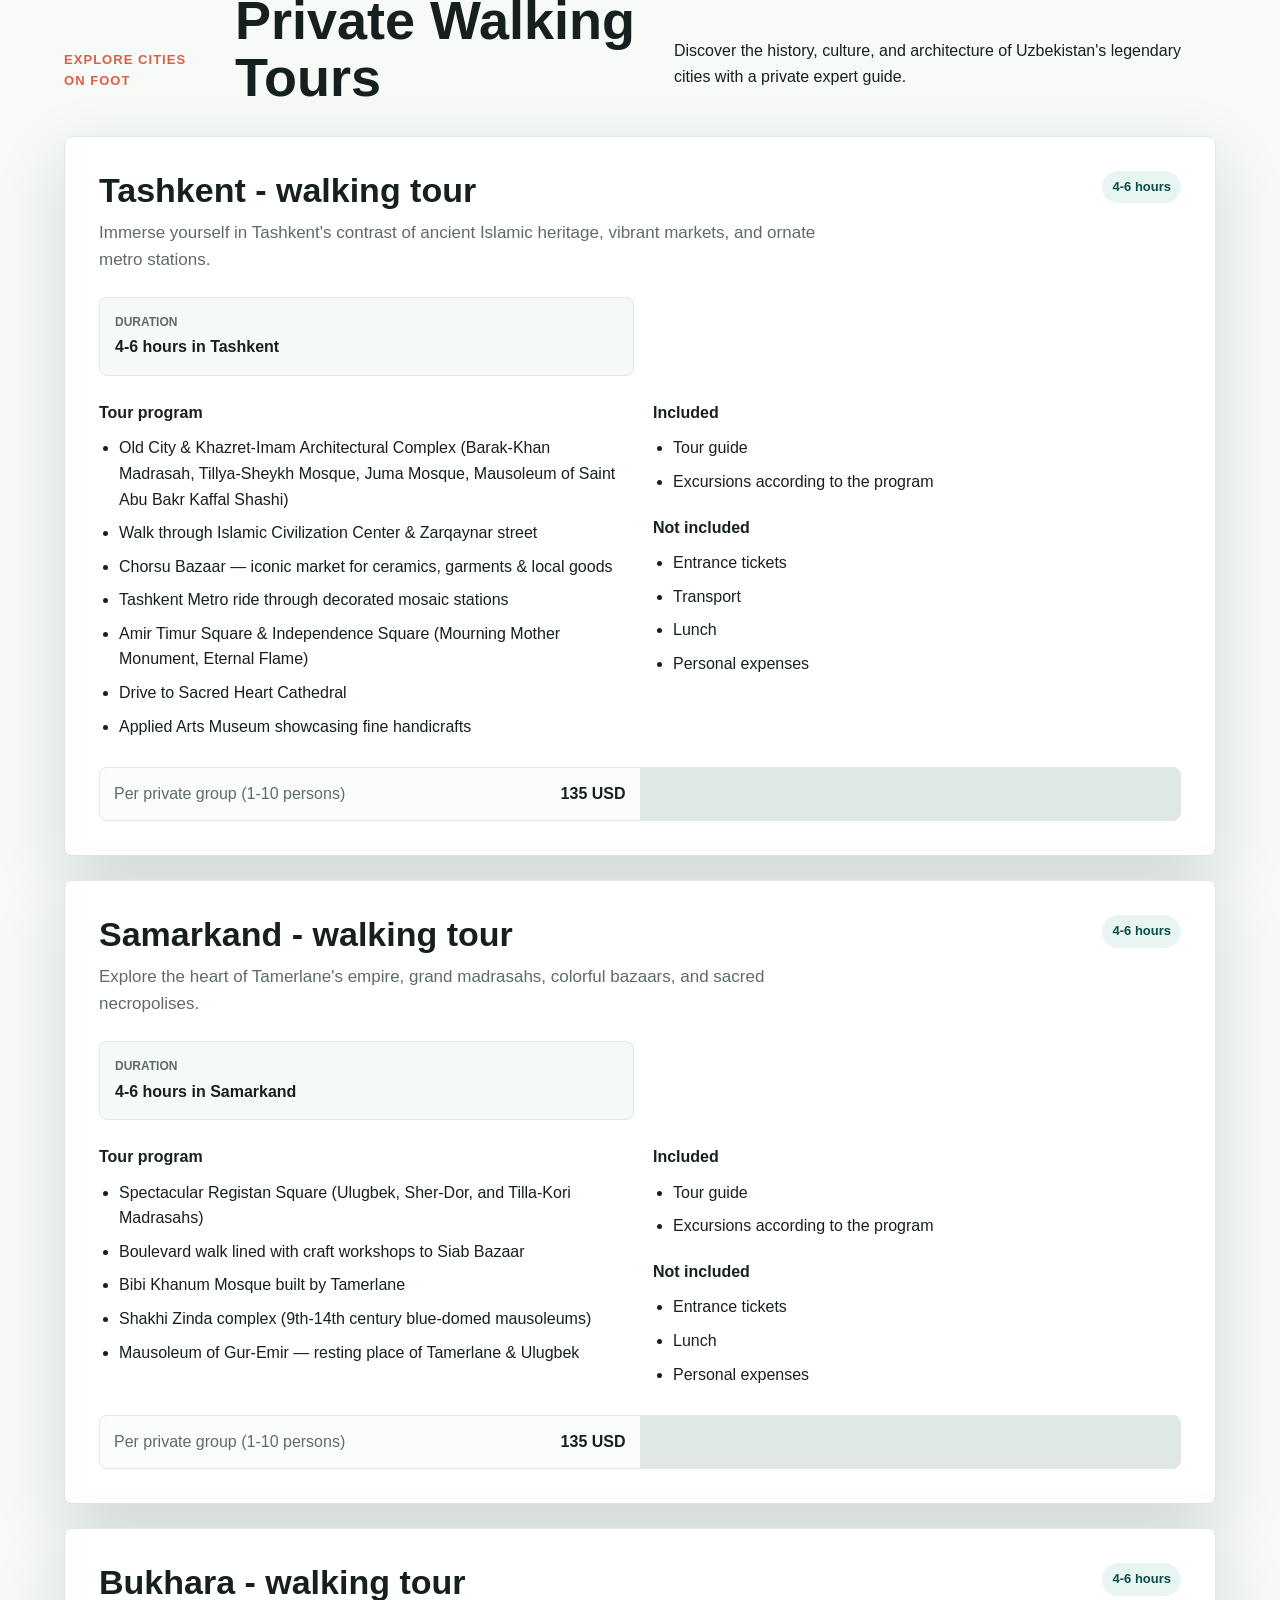
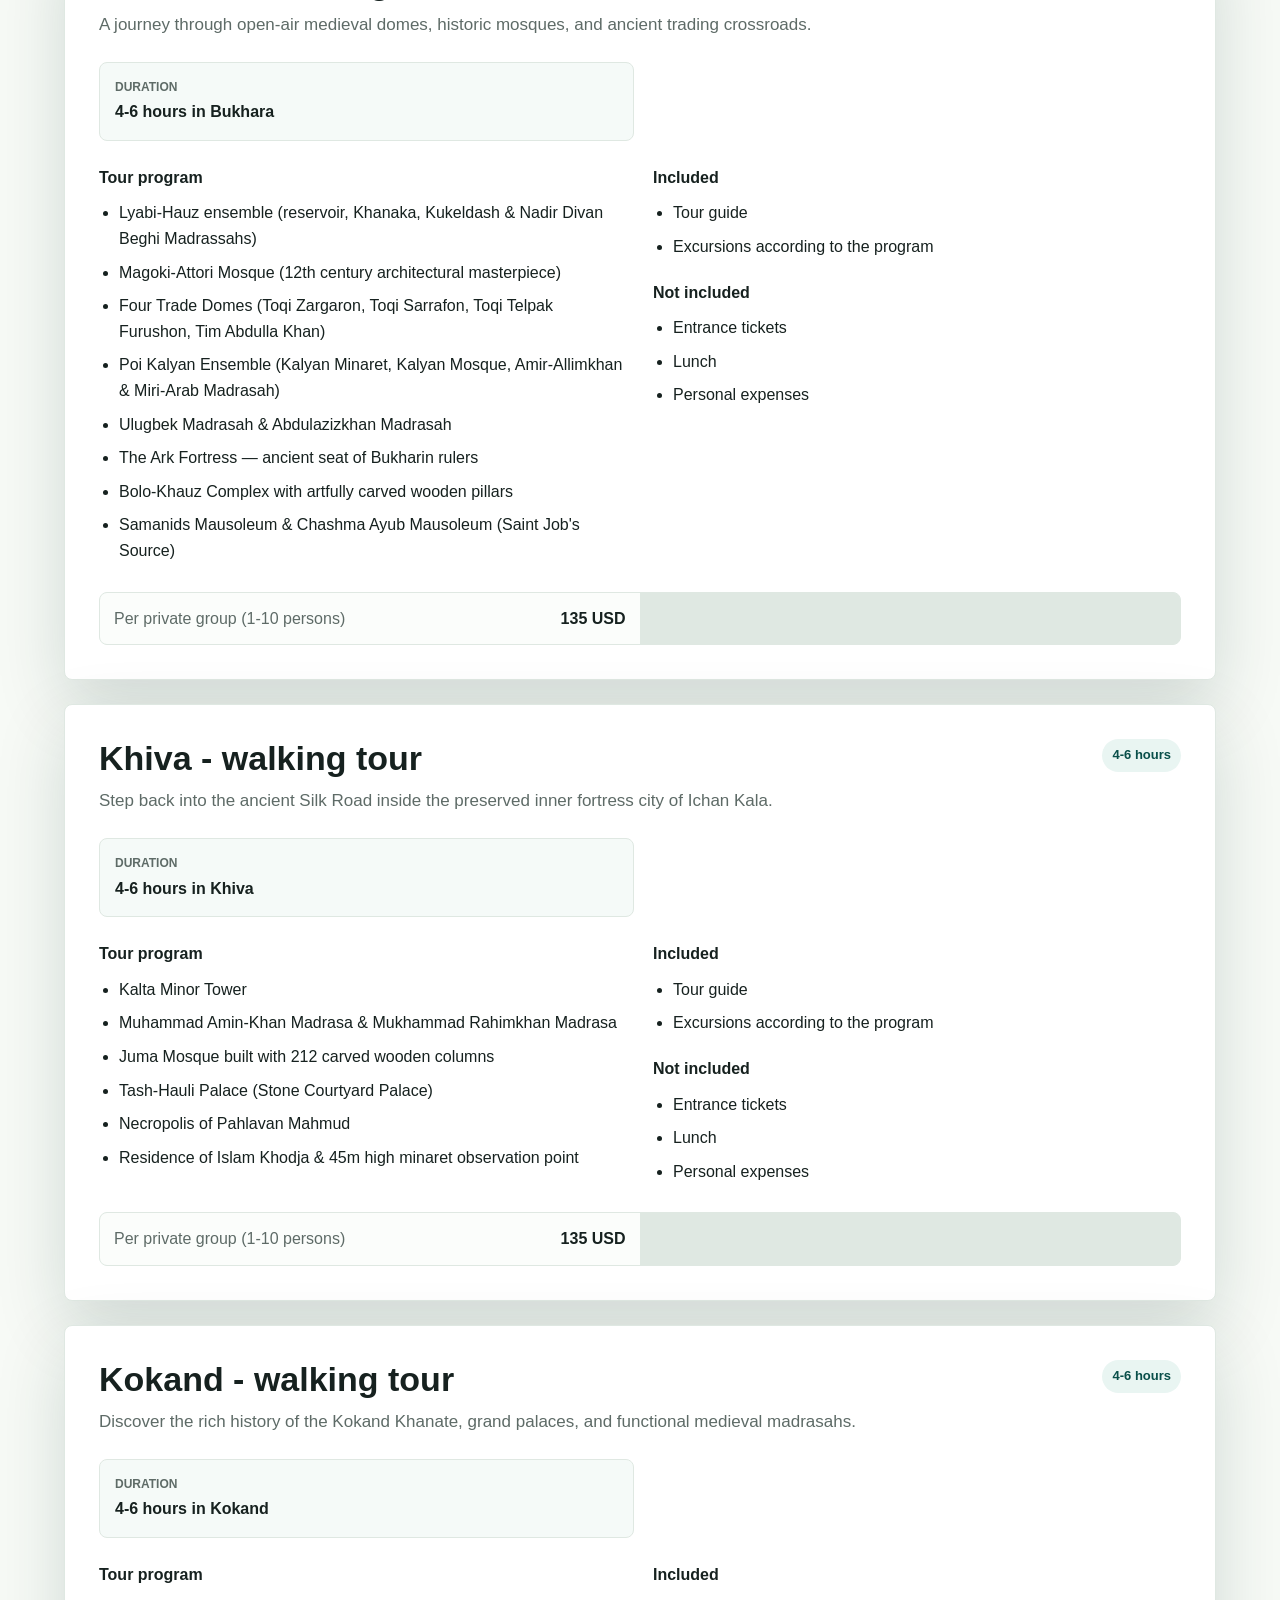
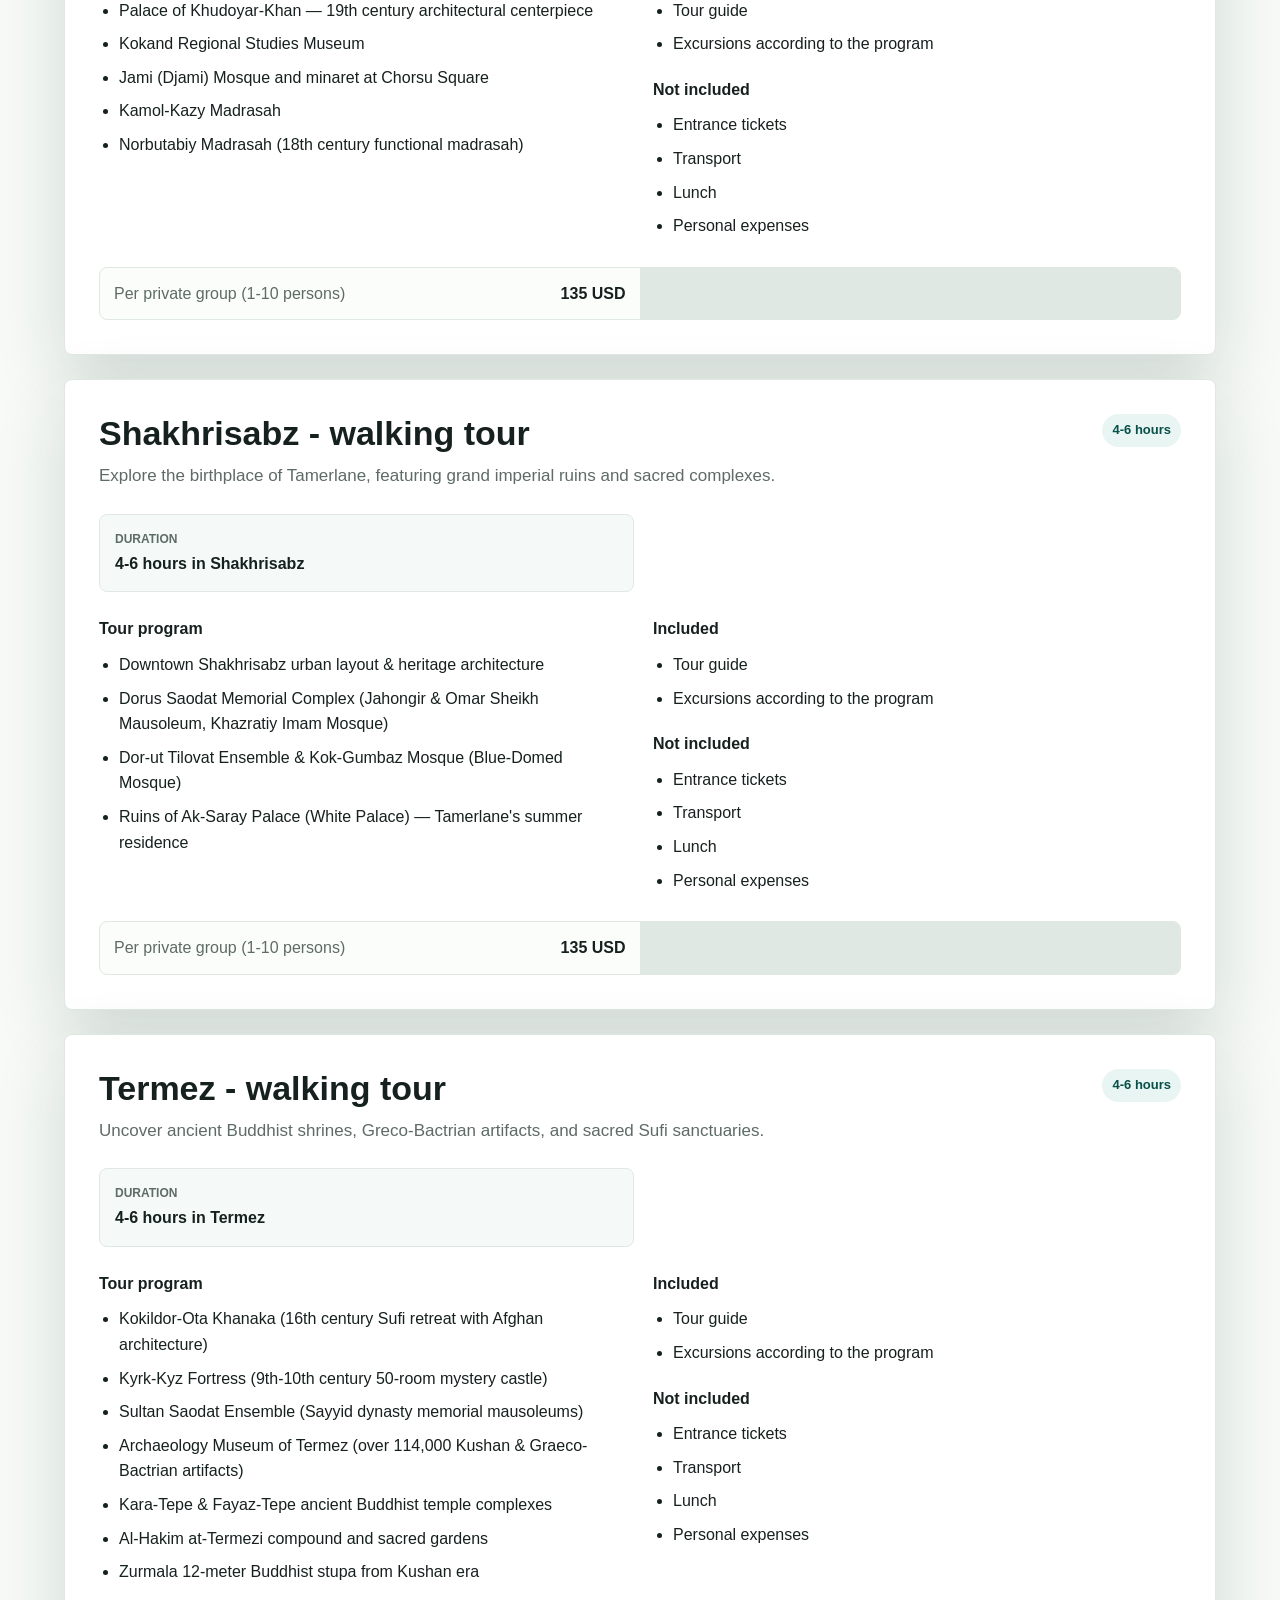
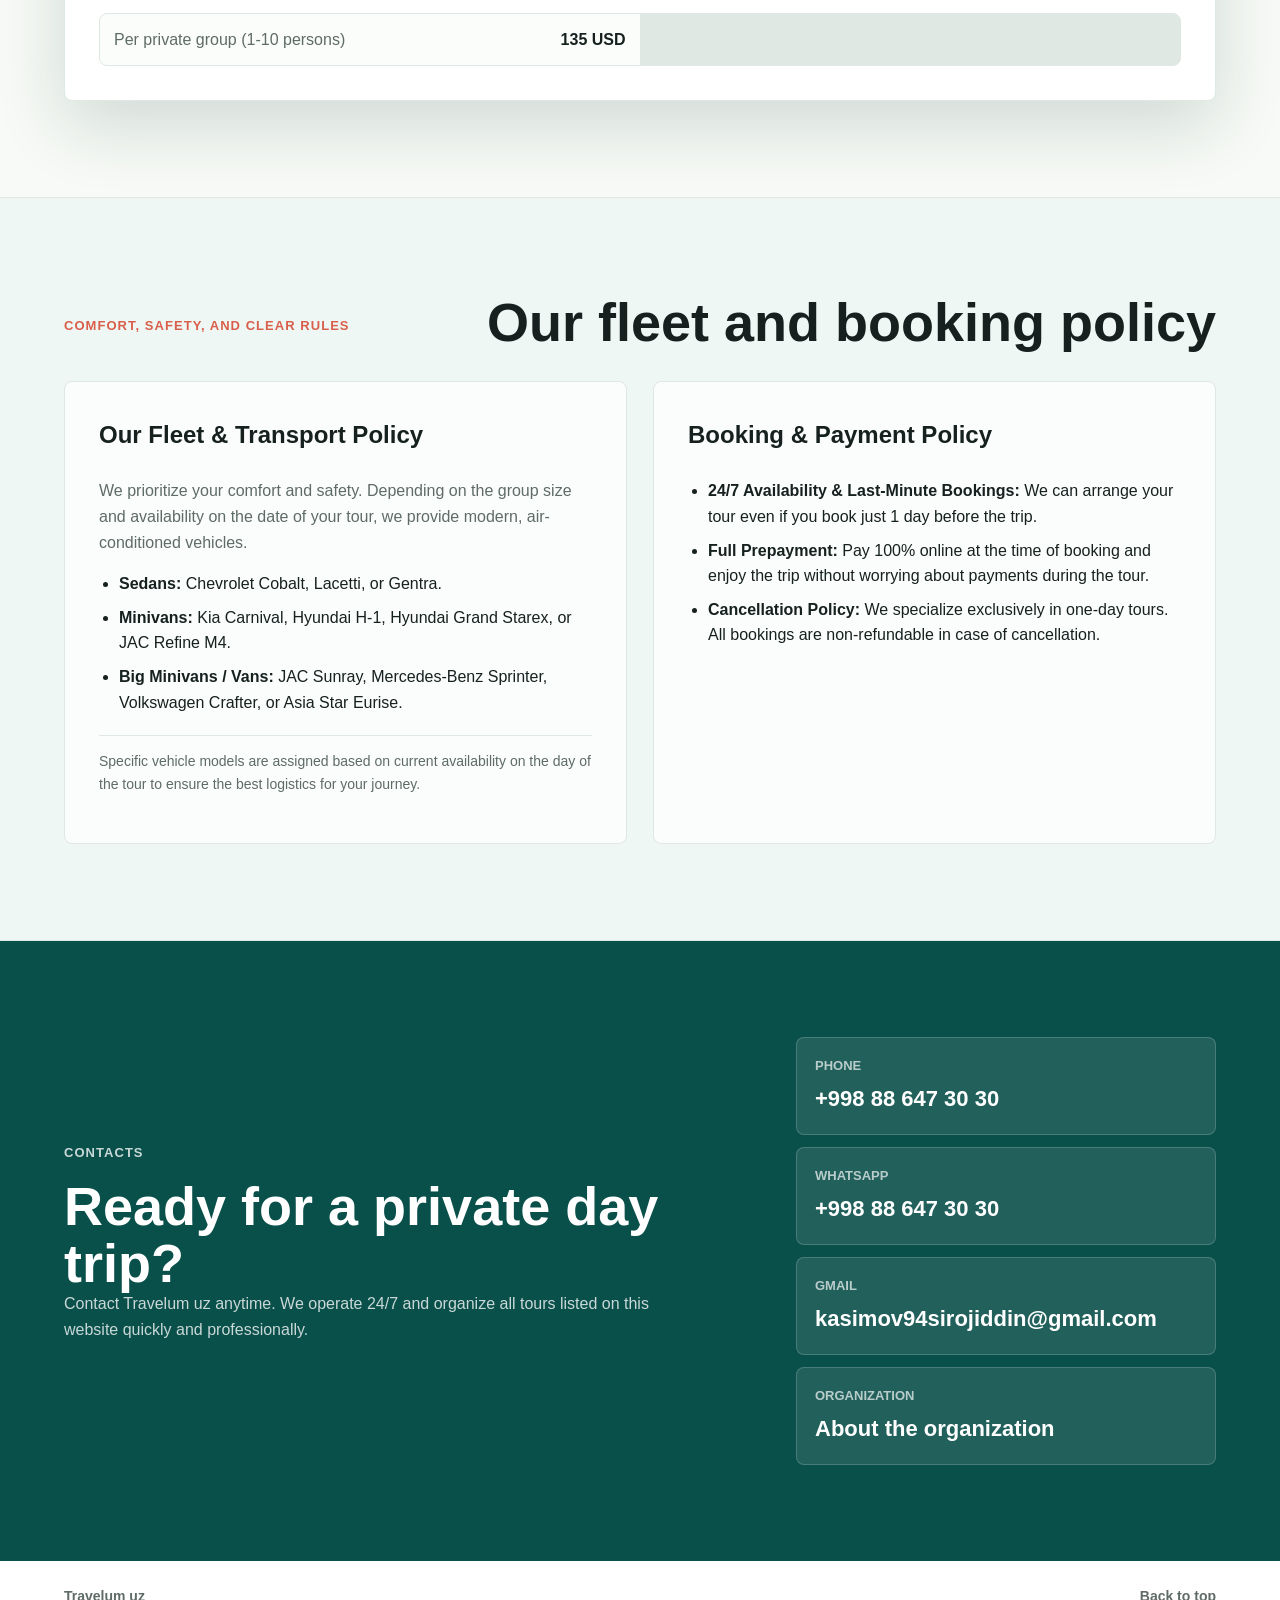
==== commit eee613fb: "guiedes added" ====
--- a/index.html
+++ b/index.html
@@ -15,6 +15,7 @@
     </a>
     <nav class="nav" aria-label="Main navigation">
       <a href="#tours">Tours</a>
+      <a href="#walking-tours">Walking Tours</a>
       <a href="#policy">Policy</a>
       <a href="#contacts">Contacts</a>
     </nav>
@@ -235,6 +236,322 @@
               <div><span>6 persons</span><strong>291 USD /per person</strong></div>
               <div><span>7 persons</span><strong>293 USD /per person</strong></div>
               <div><span>8 persons</span><strong>285 USD /per person</strong></div>
+            </div>
+          </div>
+        </article>
+      </div>
+    </section>
+
+    <!-- ВОТ СЮДА ВСТАВЛЕН НОВЫЙ БЛОК ПЕШИХ ТУРОВ -->
+    <section class="section" id="walking-tours">
+      <div class="section-heading">
+        <p class="eyebrow">Explore Cities On Foot</p>
+        <h2>Private Walking Tours</h2>
+        <p class="section-lead">Discover the history, culture, and architecture of Uzbekistan's legendary cities with a private expert guide.</p>
+      </div>
+
+      <div class="tour-grid">
+        <!-- Tashkent Walking Tour -->
+        <article class="tour-card">
+          <div class="tour-body">
+            <div class="tour-title-row">
+              <h3>Tashkent - walking tour</h3>
+              <span>4-6 hours</span>
+            </div>
+            <p class="tour-lead">Immerse yourself in Tashkent's contrast of ancient Islamic heritage, vibrant markets, and ornate metro stations.</p>
+            <dl class="tour-meta">
+              <div><dt>Duration</dt><dd>4-6 hours in Tashkent</dd></div>
+            </dl>
+            <div class="tour-columns">
+              <div>
+                <h4>Tour program</h4>
+                <ul>
+                  <li>Old City & Khazret-Imam Architectural Complex (Barak-Khan Madrasah, Tillya-Sheykh Mosque, Juma Mosque, Mausoleum of Saint Abu Bakr Kaffal Shashi)</li>
+                  <li>Walk through Islamic Civilization Center & Zarqaynar street</li>
+                  <li>Chorsu Bazaar — iconic market for ceramics, garments & local goods</li>
+                  <li>Tashkent Metro ride through decorated mosaic stations</li>
+                  <li>Amir Timur Square & Independence Square (Mourning Mother Monument, Eternal Flame)</li>
+                  <li>Drive to Sacred Heart Cathedral</li>
+                  <li>Applied Arts Museum showcasing fine handicrafts</li>
+                </ul>
+              </div>
+              <div>
+                <h4>Included</h4>
+                <ul>
+                  <li>Tour guide</li>
+                  <li>Excursions according to the program</li>
+                </ul>
+                <h4>Not included</h4>
+                <ul>
+                  <li>Entrance tickets</li>
+                  <li>Transport</li>
+                  <li>Lunch</li>
+                  <li>Personal expenses</li>
+                </ul>
+              </div>
+            </div>
+            <div class="price-table" aria-label="Tashkent walking tour price">
+              <div><span>Per private group (1-10 persons)</span><strong>135 USD</strong></div>
+            </div>
+          </div>
+        </article>
+
+        <!-- Samarkand Walking Tour -->
+        <article class="tour-card">
+          <div class="tour-body">
+            <div class="tour-title-row">
+              <h3>Samarkand - walking tour</h3>
+              <span>4-6 hours</span>
+            </div>
+            <p class="tour-lead">Explore the heart of Tamerlane's empire, grand madrasahs, colorful bazaars, and sacred necropolises.</p>
+            <dl class="tour-meta">
+              <div><dt>Duration</dt><dd>4-6 hours in Samarkand</dd></div>
+            </dl>
+            <div class="tour-columns">
+              <div>
+                <h4>Tour program</h4>
+                <ul>
+                  <li>Spectacular Registan Square (Ulugbek, Sher-Dor, and Tilla-Kori Madrasahs)</li>
+                  <li>Boulevard walk lined with craft workshops to Siab Bazaar</li>
+                  <li>Bibi Khanum Mosque built by Tamerlane</li>
+                  <li>Shakhi Zinda complex (9th-14th century blue-domed mausoleums)</li>
+                  <li>Mausoleum of Gur-Emir — resting place of Tamerlane & Ulugbek</li>
+                </ul>
+              </div>
+              <div>
+                <h4>Included</h4>
+                <ul>
+                  <li>Tour guide</li>
+                  <li>Excursions according to the program</li>
+                </ul>
+                <h4>Not included</h4>
+                <ul>
+                  <li>Entrance tickets</li>
+                  <li>Lunch</li>
+                  <li>Personal expenses</li>
+                </ul>
+              </div>
+            </div>
+            <div class="price-table" aria-label="Samarkand walking tour price">
+              <div><span>Per private group (1-10 persons)</span><strong>135 USD</strong></div>
+            </div>
+          </div>
+        </article>
+
+        <!-- Bukhara Walking Tour -->
+        <article class="tour-card">
+          <div class="tour-body">
+            <div class="tour-title-row">
+              <h3>Bukhara - walking tour</h3>
+              <span>4-6 hours</span>
+            </div>
+            <p class="tour-lead">A journey through open-air medieval domes, historic mosques, and ancient trading crossroads.</p>
+            <dl class="tour-meta">
+              <div><dt>Duration</dt><dd>4-6 hours in Bukhara</dd></div>
+            </dl>
+            <div class="tour-columns">
+              <div>
+                <h4>Tour program</h4>
+                <ul>
+                  <li>Lyabi-Hauz ensemble (reservoir, Khanaka, Kukeldash & Nadir Divan Beghi Madrassahs)</li>
+                  <li>Magoki-Attori Mosque (12th century architectural masterpiece)</li>
+                  <li>Four Trade Domes (Toqi Zargaron, Toqi Sarrafon, Toqi Telpak Furushon, Tim Abdulla Khan)</li>
+                  <li>Poi Kalyan Ensemble (Kalyan Minaret, Kalyan Mosque, Amir-Allimkhan & Miri-Arab Madrasah)</li>
+                  <li>Ulugbek Madrasah & Abdulazizkhan Madrasah</li>
+                  <li>The Ark Fortress — ancient seat of Bukharin rulers</li>
+                  <li>Bolo-Khauz Complex with artfully carved wooden pillars</li>
+                  <li>Samanids Mausoleum & Chashma Ayub Mausoleum (Saint Job's Source)</li>
+                </ul>
+              </div>
+              <div>
+                <h4>Included</h4>
+                <ul>
+                  <li>Tour guide</li>
+                  <li>Excursions according to the program</li>
+                </ul>
+                <h4>Not included</h4>
+                <ul>
+                  <li>Entrance tickets</li>
+                  <li>Lunch</li>
+                  <li>Personal expenses</li>
+                </ul>
+              </div>
+            </div>
+            <div class="price-table" aria-label="Bukhara walking tour price">
+              <div><span>Per private group (1-10 persons)</span><strong>135 USD</strong></div>
+            </div>
+          </div>
+        </article>
+
+        <!-- Khiva Walking Tour -->
+        <article class="tour-card">
+          <div class="tour-body">
+            <div class="tour-title-row">
+              <h3>Khiva - walking tour</h3>
+              <span>4-6 hours</span>
+            </div>
+            <p class="tour-lead">Step back into the ancient Silk Road inside the preserved inner fortress city of Ichan Kala.</p>
+            <dl class="tour-meta">
+              <div><dt>Duration</dt><dd>4-6 hours in Khiva</dd></div>
+            </dl>
+            <div class="tour-columns">
+              <div>
+                <h4>Tour program</h4>
+                <ul>
+                  <li>Kalta Minor Tower</li>
+                  <li>Muhammad Amin-Khan Madrasa & Mukhammad Rahimkhan Madrasa</li>
+                  <li>Juma Mosque built with 212 carved wooden columns</li>
+                  <li>Tash-Hauli Palace (Stone Courtyard Palace)</li>
+                  <li>Necropolis of Pahlavan Mahmud</li>
+                  <li>Residence of Islam Khodja & 45m high minaret observation point</li>
+                </ul>
+              </div>
+              <div>
+                <h4>Included</h4>
+                <ul>
+                  <li>Tour guide</li>
+                  <li>Excursions according to the program</li>
+                </ul>
+                <h4>Not included</h4>
+                <ul>
+                  <li>Entrance tickets</li>
+                  <li>Lunch</li>
+                  <li>Personal expenses</li>
+                </ul>
+              </div>
+            </div>
+            <div class="price-table" aria-label="Khiva walking tour price">
+              <div><span>Per private group (1-10 persons)</span><strong>135 USD</strong></div>
+            </div>
+          </div>
+        </article>
+
+        <!-- Kokand Walking Tour -->
+        <article class="tour-card">
+          <div class="tour-body">
+            <div class="tour-title-row">
+              <h3>Kokand - walking tour</h3>
+              <span>4-6 hours</span>
+            </div>
+            <p class="tour-lead">Discover the rich history of the Kokand Khanate, grand palaces, and functional medieval madrasahs.</p>
+            <dl class="tour-meta">
+              <div><dt>Duration</dt><dd>4-6 hours in Kokand</dd></div>
+            </dl>
+            <div class="tour-columns">
+              <div>
+                <h4>Tour program</h4>
+                <ul>
+                  <li>Palace of Khudoyar-Khan — 19th century architectural centerpiece</li>
+                  <li>Kokand Regional Studies Museum</li>
+                  <li>Jami (Djami) Mosque and minaret at Chorsu Square</li>
+                  <li>Kamol-Kazy Madrasah</li>
+                  <li>Norbutabiy Madrasah (18th century functional madrasah)</li>
+                </ul>
+              </div>
+              <div>
+                <h4>Included</h4>
+                <ul>
+                  <li>Tour guide</li>
+                  <li>Excursions according to the program</li>
+                </ul>
+                <h4>Not included</h4>
+                <ul>
+                  <li>Entrance tickets</li>
+                  <li>Transport</li>
+                  <li>Lunch</li>
+                  <li>Personal expenses</li>
+                </ul>
+              </div>
+            </div>
+            <div class="price-table" aria-label="Kokand walking tour price">
+              <div><span>Per private group (1-10 persons)</span><strong>135 USD</strong></div>
+            </div>
+          </div>
+        </article>
+
+        <!-- Shakhrisabz Walking Tour -->
+        <article class="tour-card">
+          <div class="tour-body">
+            <div class="tour-title-row">
+              <h3>Shakhrisabz - walking tour</h3>
+              <span>4-6 hours</span>
+            </div>
+            <p class="tour-lead">Explore the birthplace of Tamerlane, featuring grand imperial ruins and sacred complexes.</p>
+            <dl class="tour-meta">
+              <div><dt>Duration</dt><dd>4-6 hours in Shakhrisabz</dd></div>
+            </dl>
+            <div class="tour-columns">
+              <div>
+                <h4>Tour program</h4>
+                <ul>
+                  <li>Downtown Shakhrisabz urban layout & heritage architecture</li>
+                  <li>Dorus Saodat Memorial Complex (Jahongir & Omar Sheikh Mausoleum, Khazratiy Imam Mosque)</li>
+                  <li>Dor-ut Tilovat Ensemble & Kok-Gumbaz Mosque (Blue-Domed Mosque)</li>
+                  <li>Ruins of Ak-Saray Palace (White Palace) — Tamerlane's summer residence</li>
+                </ul>
+              </div>
+              <div>
+                <h4>Included</h4>
+                <ul>
+                  <li>Tour guide</li>
+                  <li>Excursions according to the program</li>
+                </ul>
+                <h4>Not included</h4>
+                <ul>
+                  <li>Entrance tickets</li>
+                  <li>Transport</li>
+                  <li>Lunch</li>
+                  <li>Personal expenses</li>
+                </ul>
+              </div>
+            </div>
+            <div class="price-table" aria-label="Shakhrisabz walking tour price">
+              <div><span>Per private group (1-10 persons)</span><strong>135 USD</strong></div>
+            </div>
+          </div>
+        </article>
+
+        <!-- Termez Walking Tour -->
+        <article class="tour-card">
+          <div class="tour-body">
+            <div class="tour-title-row">
+              <h3>Termez - walking tour</h3>
+              <span>4-6 hours</span>
+            </div>
+            <p class="tour-lead">Uncover ancient Buddhist shrines, Greco-Bactrian artifacts, and sacred Sufi sanctuaries.</p>
+            <dl class="tour-meta">
+              <div><dt>Duration</dt><dd>4-6 hours in Termez</dd></div>
+            </dl>
+            <div class="tour-columns">
+              <div>
+                <h4>Tour program</h4>
+                <ul>
+                  <li>Kokildor-Ota Khanaka (16th century Sufi retreat with Afghan architecture)</li>
+                  <li>Kyrk-Kyz Fortress (9th-10th century 50-room mystery castle)</li>
+                  <li>Sultan Saodat Ensemble (Sayyid dynasty memorial mausoleums)</li>
+                  <li>Archaeology Museum of Termez (over 114,000 Kushan & Graeco-Bactrian artifacts)</li>
+                  <li>Kara-Tepe & Fayaz-Tepe ancient Buddhist temple complexes</li>
+                  <li>Al-Hakim at-Termezi compound and sacred gardens</li>
+                  <li>Zurmala 12-meter Buddhist stupa from Kushan era</li>
+                </ul>
+              </div>
+              <div>
+                <h4>Included</h4>
+                <ul>
+                  <li>Tour guide</li>
+                  <li>Excursions according to the program</li>
+                </ul>
+                <h4>Not included</h4>
+                <ul>
+                  <li>Entrance tickets</li>
+                  <li>Transport</li>
+                  <li>Lunch</li>
+                  <li>Personal expenses</li>
+                </ul>
+              </div>
+            </div>
+            <div class="price-table" aria-label="Termez walking tour price">
+              <div><span>Per private group (1-10 persons)</span><strong>135 USD</strong></div>
             </div>
           </div>
         </article>
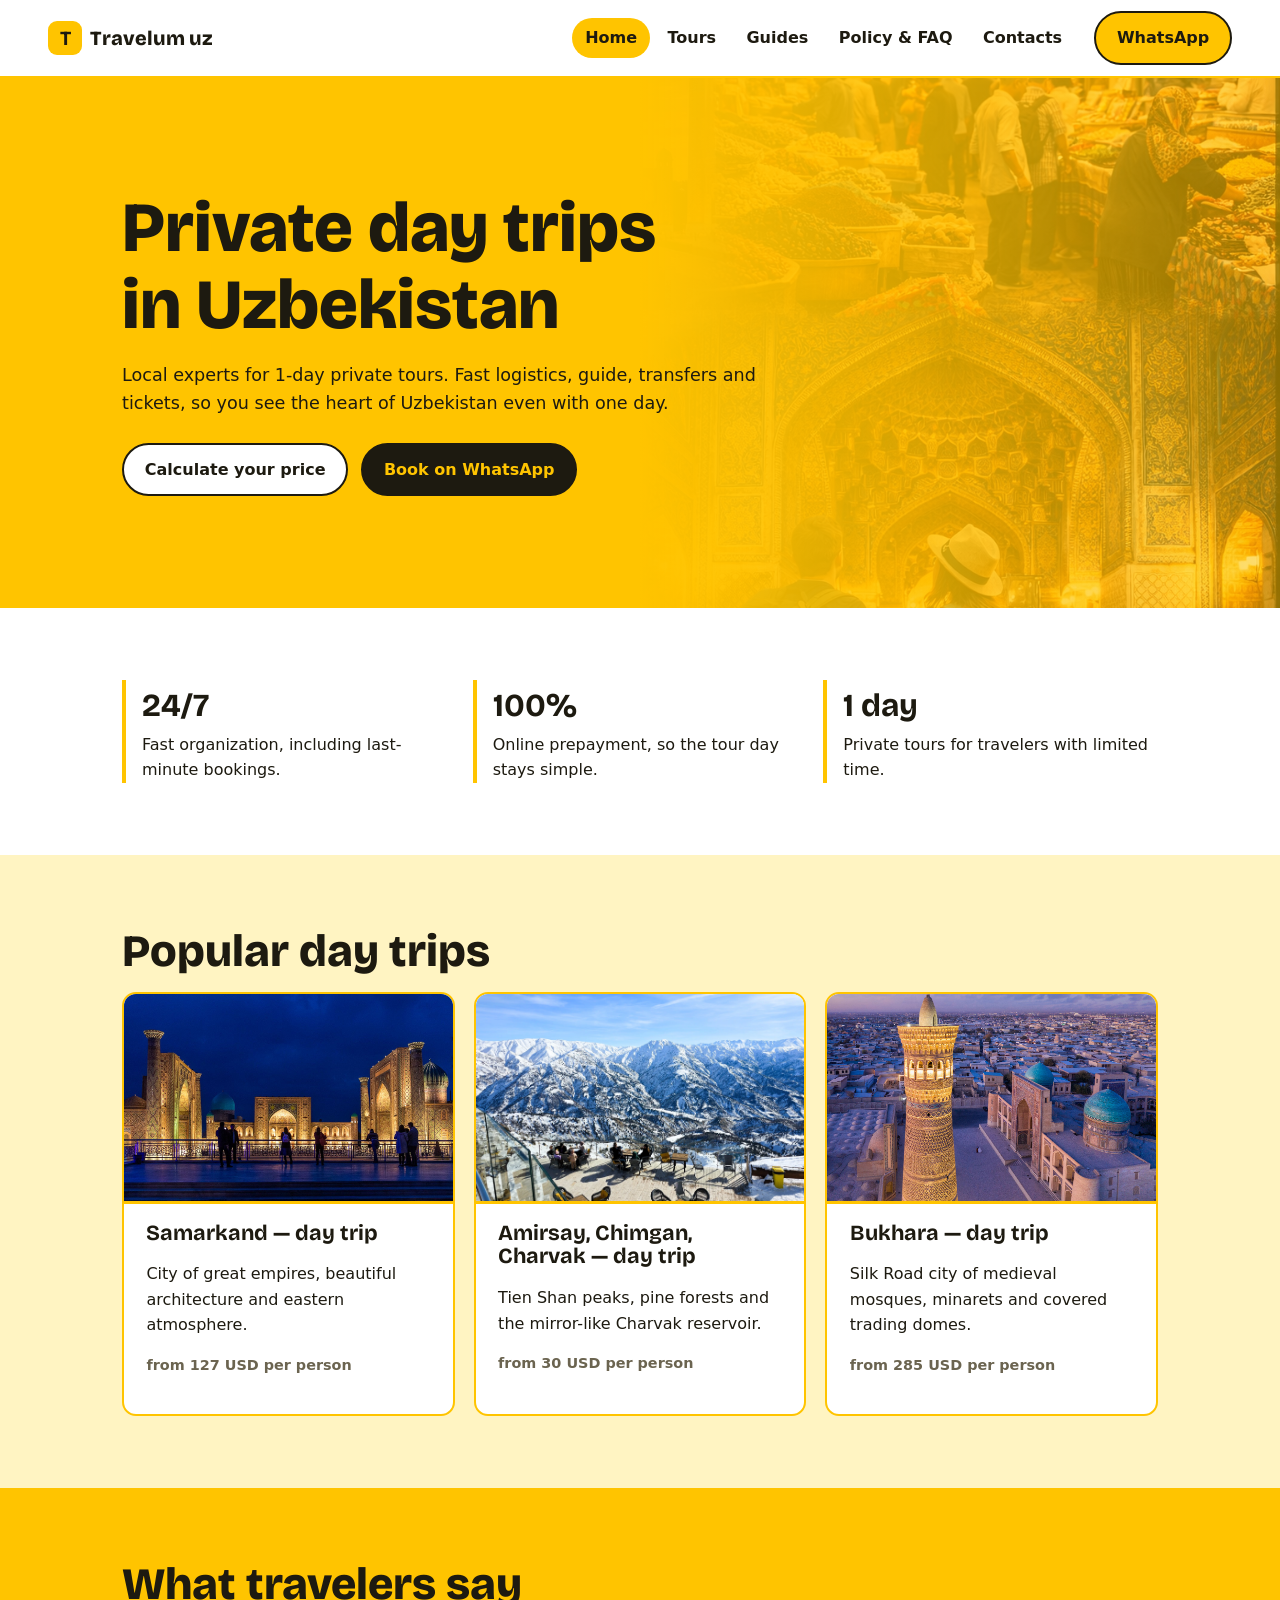
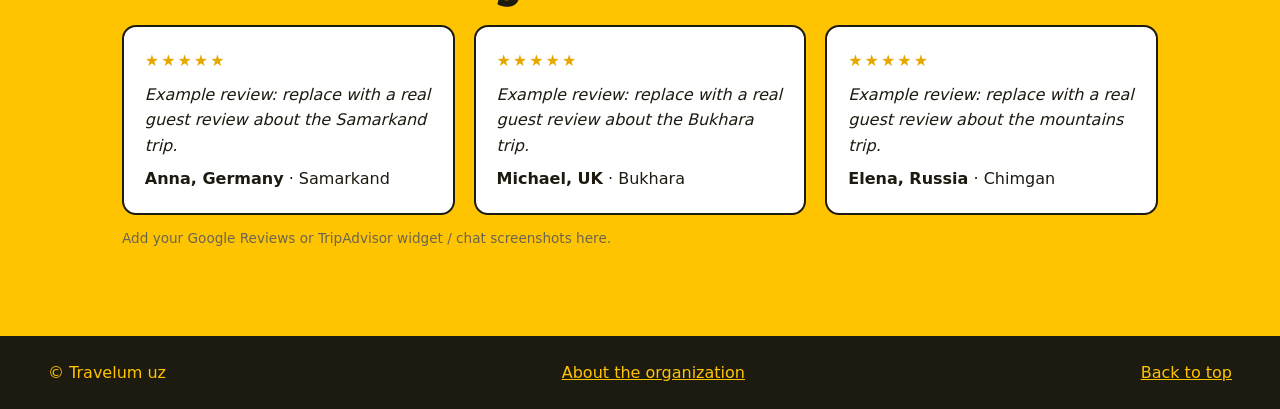
==== commit 168e4b78: "Add files via upload" ====
--- a/index.html
+++ b/index.html
@@ -1,620 +1,10 @@
-<!doctype html>
-<html lang="en">
-<head>
-  <meta charset="utf-8">
-  <meta name="viewport" content="width=device-width, initial-scale=1">
-  <title>Travelum uz - Private day trips in Uzbekistan</title>
-  <meta name="description" content="Travelum uz offers private 1-day trips in Uzbekistan with 24/7 booking, online payment, local experts, guides, transfers, and entrance tickets.">
-  <link rel="stylesheet" href="styles.css">
-</head>
-<body>
-  <header class="site-header" id="top">
-    <a class="brand" href="#top" aria-label="Travelum uz home">
-      <span class="brand-mark">T</span>
-      <span>Travelum uz</span>
-    </a>
-    <nav class="nav" aria-label="Main navigation">
-      <a href="#tours">Tours</a>
-      <a href="#walking-tours">Walking Tours</a>
-      <a href="#policy">Policy</a>
-      <a href="#contacts">Contacts</a>
-    </nav>
-    <div class="header-actions">
-      <a class="header-action org" href="https://orginfo.uz/en/organization/49abafc1b90f/" target="_blank" rel="noreferrer">About the organization</a>
-      <a class="header-action mail" href="https://mail.google.com/mail/?view=cm&fs=1&to=kasimov94sirojiddin@gmail.com" target="_blank" rel="noreferrer">Gmail</a>
-      <a class="header-action" href="https://wa.me/998886473030" target="_blank" rel="noreferrer">WhatsApp</a>
-    </div>
-  </header>
+<!doctype html><html lang="en"><head><meta charset="utf-8"><meta name="viewport" content="width=device-width,initial-scale=1"><title>Private day trips in Uzbekistan | Travelum uz</title><meta name="description" content="Private 1-day trips in Uzbekistan: 24/7 booking, online payment, local experts."><link rel="preconnect" href="https://fonts.googleapis.com"><link href="https://fonts.googleapis.com/css2?family=Bricolage+Grotesque:wght@600;800&display=swap" rel="stylesheet"><link rel="stylesheet" href="styles.css"></head><body data-page="home" id="top"><main>
+<section class="hero"><div class="wrap"><h1>Private day trips<br>in Uzbekistan</h1>
+<p class="sub">Local experts for 1-day private tours. Fast logistics, guide, transfers and tickets, so you see the heart of Uzbekistan even with one day.</p>
+<div class="row"><a class="btn w" href="tours.html">Calculate your price</a><a class="btn y" style="background:var(--ink);color:var(--y)" href="https://wa.me/998886473030">Book on WhatsApp</a></div></div></section>
+<section class="wrap"><div class="facts"><div><b>24/7</b>Fast organization, including last-minute bookings.</div><div><b>100%</b>Online prepayment, so the tour day stays simple.</div><div><b>1 day</b>Private tours for travelers with limited time.</div></div></section>
+<section class="soft"><div class="wrap"><h2>Popular day trips</h2><div class="grid" id="home-tours"></div></div></section>
+<section class="band"><div class="wrap"><h2>What travelers say</h2><div class="grid" id="reviews"></div>
+<p class="note">Add your Google Reviews or TripAdvisor widget / chat screenshots here.</p></div></section>
 
-  <main>
-    <section class="hero" aria-labelledby="hero-title">
-      <div class="hero-visual" aria-hidden="true">
-        <img src="assets/hero.png" alt="">
-      </div>
-      <div class="hero-content">
-        <p class="eyebrow">Book anytime 24/7 · Pay online</p>
-        <h1 id="hero-title">Private day trips in Uzbekistan</h1>
-        <p class="hero-copy">We are local experts focusing exclusively on 1-day private tours. This allows us to react fast, provide the best logistics, and ensure you see the heart of Uzbekistan even if you have only one day.</p>
-        <div class="hero-actions">
-          <a class="button primary" href="https://wa.me/998886473030" target="_blank" rel="noreferrer">Book on WhatsApp</a>
-          <a class="button secondary" href="#tours">View tours</a>
-        </div>
-      </div>
-    </section>
-
-    <section class="quick-facts" aria-label="Travelum benefits">
-      <article>
-        <span>24/7</span>
-        <p>Availability and fast organization, including last-minute bookings.</p>
-      </article>
-      <article>
-        <span>100%</span>
-        <p>Online prepayment, so the tour day stays simple and focused.</p>
-      </article>
-      <article>
-        <span>1 day</span>
-        <p>Private tours planned for travelers with limited time in Uzbekistan.</p>
-      </article>
-    </section>
-
-    <section class="section" id="tours">
-      <div class="section-heading">
-        <p class="eyebrow">Featured day trips</p>
-        <h2>Choose your private tour</h2>
-      </div>
-
-      <div class="tour-grid">
-        <article class="tour-card">
-          <div class="tour-media samarkand" aria-hidden="true">
-            <span>Samarkand</span>
-          </div>
-          <div class="tour-body">
-            <div class="tour-title-row">
-              <h3>Samarkand - day trip</h3>
-              <span>from Tashkent</span>
-            </div>
-            <p class="tour-lead">City of great empires, beautiful architecture, and eastern atmosphere.</p>
-            <dl class="tour-meta">
-              <div><dt>Distance</dt><dd>310 km · 4h</dd></div>
-              <div><dt>Duration</dt><dd>5-6 hours in Samarkand</dd></div>
-            </dl>
-
-            <div class="tour-columns">
-              <div>
-                <h4>Tour program</h4>
-                <ul>
-                  <li>Gur-Emir Mausoleum</li>
-                  <li>Famous Registan Square</li>
-                  <li>Bibi-Khanym Mosque</li>
-                  <li>Hazrat Khizr Mosque with panoramic city view</li>
-                  <li>Shahi-Zinda Necropolis</li>
-                  <li>Authentic Siab Bazaar</li>
-                </ul>
-              </div>
-              <div>
-                <h4>Included</h4>
-                <ul>
-                  <li>Transfer round trip</li>
-                  <li>Tour guide</li>
-                  <li>Excursions according to the program</li>
-                  <li>Entrance tickets</li>
-                </ul>
-                <h4>Not included</h4>
-                <ul>
-                  <li>Lunch</li>
-                  <li>Personal expenses</li>
-                </ul>
-              </div>
-            </div>
-
-            <div class="price-table" aria-label="Samarkand prices">
-              <div><span>1 person (sedan)</span><strong>507 USD</strong></div>
-              <div><span>2 persons (sedan)</span><strong>288 USD /per person</strong></div>
-              <div><span>3 persons (minivan)</span><strong>274 USD /per person</strong></div>
-              <div><span>4 persons (minivan)</span><strong>223 USD /per person</strong></div>
-              <div><span>5 persons (minivan)</span><strong>192 USD /per person</strong></div>
-              <div><span>6 persons (minivan)</span><strong>172 USD /per person</strong></div>
-              <div><span>7 persons (minivan)</span><strong>171 USD /per person</strong></div>
-              <div><span>8 persons (minivan)</span><strong>158 USD /per person</strong></div>
-              <div><span>10 persons (minivan)</span><strong>144 USD /per person</strong></div>
-              <div><span>15 persons (minivan)</span><strong>127 USD /per person</strong></div>
-            </div>
-          </div>
-        </article>
-
-        <article class="tour-card">
-          <div class="tour-media mountains" aria-hidden="true">
-            <span>Amirsay · Chimgan · Charvak</span>
-          </div>
-          <div class="tour-body">
-            <div class="tour-title-row">
-              <h3>Amirsay, Chimgan, Charvak - guided day trip</h3>
-              <span>from Tashkent</span>
-            </div>
-            <p class="tour-lead">Majestic peaks of the Tien Shan, pine forests, and the mirror-like surface of the high-mountain reservoir.</p>
-            <dl class="tour-meta">
-              <div><dt>Distance</dt><dd>80 km · 2h</dd></div>
-              <div><dt>Duration</dt><dd>8-10 hours</dd></div>
-            </dl>
-
-            <div class="tour-columns">
-              <div>
-                <h4>Tour program</h4>
-                <ul>
-                  <li>Modern resort Amirsoy and ascent to 2,290 meters to Kumbel Peak</li>
-                  <li>Panoramic views of the Big and Small Chimgan ridges</li>
-                  <li>Chimgan mountain gorges and horseback rides at the foot of the peaks</li>
-                  <li>Scenic mountain serpentine with views of the "Uzbek Sea"</li>
-                  <li>The blue shores of Charvak Reservoir</li>
-                  <li>Ancient petroglyphs and giant centuries-old plane trees</li>
-                </ul>
-              </div>
-              <div>
-                <h4>Included</h4>
-                <ul>
-                  <li>Transfer round trip</li>
-                  <li>Tour guide</li>
-                  <li>Excursions according to the program</li>
-                </ul>
-                <h4>Not included</h4>
-                <ul>
-                  <li>Cable car ticket: $10-$18 depending on day and age</li>
-                  <li>Lunch</li>
-                  <li>Horse riding activities</li>
-                </ul>
-              </div>
-            </div>
-
-            <div class="price-table" aria-label="Mountain tour prices">
-              <div><span>1 person (sedan)</span><strong>329 USD</strong></div>
-              <div><span>2 persons (sedan)</span><strong>165 USD /per person</strong></div>
-              <div><span>3 persons (minivan)</span><strong>133 USD /per person</strong></div>
-              <div><span>4 persons (minivan)</span><strong>100 USD /per person</strong></div>
-              <div><span>5 persons (minivan)</span><strong>80 USD /per person</strong></div>
-              <div><span>6 persons (minivan)</span><strong>67 USD /per person</strong></div>
-              <div><span>7 persons (minivan)</span><strong>65 USD /per person</strong></div>
-              <div><span>8 persons (minivan)</span><strong>62 USD /per person</strong></div>
-              <div><span>15 persons (big minivan)</span><strong>33 USD /per person</strong></div>
-              <div><span>18 persons (big minivan)</span><strong>30 USD /per person</strong></div>
-            </div>
-          </div>
-        </article>
-
-        <article class="tour-card">
-          <div class="tour-media bukhara" aria-hidden="true">
-            <span>Bukhara</span>
-          </div>
-          <div class="tour-body">
-            <div class="tour-title-row">
-              <h3>Bukhara - day trip</h3>
-              <span>from Tashkent</span>
-            </div>
-            <p class="tour-lead">Ancient city on the Silk Road, renowned for its medieval mosques, minarets, covered trading domes, and timeless desert oasis charm.</p>
-            <dl class="tour-meta">
-              <div><dt>Distance</dt><dd>440 km · 4h (via Afrosiyob High-Speed Train)</dd></div>
-              <div><dt>Duration</dt><dd>6-7 hours in Bukhara</dd></div>
-            </dl>
-
-            <div class="tour-columns">
-              <div>
-                <h4>Tour program</h4>
-                <ul>
-                  <li>Lyabi-Khauz Ensemble and Magoki-Attori Mosque</li>
-                  <li>Chor-Minor Madrasah with its four iconic towers</li>
-                  <li>Historic Trading Domes (Toqi Zargaron, Toqi Telpak Furushon, Toqi Sarrofon)</li>
-                  <li>Ulugbek and Abdulazizkhan Madrasahs</li>
-                  <li>Po-i-Kalyan Complex: Kalyan Minaret, Kalyan Mosque, and Miri-Arab Madrasah</li>
-                  <li>Ancient Ark Citadel — historic residence of Bukhara's emirs</li>
-                  <li>Bolo-Khauz Mosque with carved wooden pillars</li>
-                  <li>Ismail Samani and Chashma-Ayub Mausoleums</li>
-                </ul>
-              </div>
-              <div>
-                <h4>Included</h4>
-                <ul>
-                  <li>Transfers (Railway station / Airport)</li>
-                  <li>High-speed train ticket (Tashkent → Bukhara)</li>
-                  <li>Domestic flight ticket (Bukhara → Tashkent)</li>
-                  <li>Professional tour guide</li>
-                  <li>Excursions according to the program</li>
-                  <li>Entrance tickets to historical sites</li>
-                </ul>
-                <h4>Not included</h4>
-                <ul>
-                  <li>Lunch and dinner</li>
-                  <li>Personal expenses</li>
-                </ul>
-              </div>
-            </div>
-
-            <div class="price-table" aria-label="Bukhara prices">
-              <div><span>1 person</span><strong>550 USD</strong></div>
-              <div><span>2 persons</span><strong>386 USD /per person</strong></div>
-              <div><span>3 persons</span><strong>360 USD /per person</strong></div>
-              <div><span>4 persons</span><strong>325 USD /per person</strong></div>
-              <div><span>5 persons</span><strong>305 USD /per person</strong></div>
-              <div><span>6 persons</span><strong>291 USD /per person</strong></div>
-              <div><span>7 persons</span><strong>293 USD /per person</strong></div>
-              <div><span>8 persons</span><strong>285 USD /per person</strong></div>
-            </div>
-          </div>
-        </article>
-      </div>
-    </section>
-
-    <!-- ВОТ СЮДА ВСТАВЛЕН НОВЫЙ БЛОК ПЕШИХ ТУРОВ -->
-    <section class="section" id="walking-tours">
-      <div class="section-heading">
-        <p class="eyebrow">Explore Cities On Foot</p>
-        <h2>Private Walking Tours</h2>
-        <p class="section-lead">Discover the history, culture, and architecture of Uzbekistan's legendary cities with a private expert guide.</p>
-      </div>
-
-      <div class="tour-grid">
-        <!-- Tashkent Walking Tour -->
-        <article class="tour-card">
-          <div class="tour-body">
-            <div class="tour-title-row">
-              <h3>Tashkent - walking tour</h3>
-              <span>4-6 hours</span>
-            </div>
-            <p class="tour-lead">Immerse yourself in Tashkent's contrast of ancient Islamic heritage, vibrant markets, and ornate metro stations.</p>
-            <dl class="tour-meta">
-              <div><dt>Duration</dt><dd>4-6 hours in Tashkent</dd></div>
-            </dl>
-            <div class="tour-columns">
-              <div>
-                <h4>Tour program</h4>
-                <ul>
-                  <li>Old City & Khazret-Imam Architectural Complex (Barak-Khan Madrasah, Tillya-Sheykh Mosque, Juma Mosque, Mausoleum of Saint Abu Bakr Kaffal Shashi)</li>
-                  <li>Walk through Islamic Civilization Center & Zarqaynar street</li>
-                  <li>Chorsu Bazaar — iconic market for ceramics, garments & local goods</li>
-                  <li>Tashkent Metro ride through decorated mosaic stations</li>
-                  <li>Amir Timur Square & Independence Square (Mourning Mother Monument, Eternal Flame)</li>
-                  <li>Drive to Sacred Heart Cathedral</li>
-                  <li>Applied Arts Museum showcasing fine handicrafts</li>
-                </ul>
-              </div>
-              <div>
-                <h4>Included</h4>
-                <ul>
-                  <li>Tour guide</li>
-                  <li>Excursions according to the program</li>
-                </ul>
-                <h4>Not included</h4>
-                <ul>
-                  <li>Entrance tickets</li>
-                  <li>Transport</li>
-                  <li>Lunch</li>
-                  <li>Personal expenses</li>
-                </ul>
-              </div>
-            </div>
-            <div class="price-table" aria-label="Tashkent walking tour price">
-              <div><span>Per private group (1-10 persons)</span><strong>135 USD</strong></div>
-            </div>
-          </div>
-        </article>
-
-        <!-- Samarkand Walking Tour -->
-        <article class="tour-card">
-          <div class="tour-body">
-            <div class="tour-title-row">
-              <h3>Samarkand - walking tour</h3>
-              <span>4-6 hours</span>
-            </div>
-            <p class="tour-lead">Explore the heart of Tamerlane's empire, grand madrasahs, colorful bazaars, and sacred necropolises.</p>
-            <dl class="tour-meta">
-              <div><dt>Duration</dt><dd>4-6 hours in Samarkand</dd></div>
-            </dl>
-            <div class="tour-columns">
-              <div>
-                <h4>Tour program</h4>
-                <ul>
-                  <li>Spectacular Registan Square (Ulugbek, Sher-Dor, and Tilla-Kori Madrasahs)</li>
-                  <li>Boulevard walk lined with craft workshops to Siab Bazaar</li>
-                  <li>Bibi Khanum Mosque built by Tamerlane</li>
-                  <li>Shakhi Zinda complex (9th-14th century blue-domed mausoleums)</li>
-                  <li>Mausoleum of Gur-Emir — resting place of Tamerlane & Ulugbek</li>
-                </ul>
-              </div>
-              <div>
-                <h4>Included</h4>
-                <ul>
-                  <li>Tour guide</li>
-                  <li>Excursions according to the program</li>
-                </ul>
-                <h4>Not included</h4>
-                <ul>
-                  <li>Entrance tickets</li>
-                  <li>Lunch</li>
-                  <li>Personal expenses</li>
-                </ul>
-              </div>
-            </div>
-            <div class="price-table" aria-label="Samarkand walking tour price">
-              <div><span>Per private group (1-10 persons)</span><strong>135 USD</strong></div>
-            </div>
-          </div>
-        </article>
-
-        <!-- Bukhara Walking Tour -->
-        <article class="tour-card">
-          <div class="tour-body">
-            <div class="tour-title-row">
-              <h3>Bukhara - walking tour</h3>
-              <span>4-6 hours</span>
-            </div>
-            <p class="tour-lead">A journey through open-air medieval domes, historic mosques, and ancient trading crossroads.</p>
-            <dl class="tour-meta">
-              <div><dt>Duration</dt><dd>4-6 hours in Bukhara</dd></div>
-            </dl>
-            <div class="tour-columns">
-              <div>
-                <h4>Tour program</h4>
-                <ul>
-                  <li>Lyabi-Hauz ensemble (reservoir, Khanaka, Kukeldash & Nadir Divan Beghi Madrassahs)</li>
-                  <li>Magoki-Attori Mosque (12th century architectural masterpiece)</li>
-                  <li>Four Trade Domes (Toqi Zargaron, Toqi Sarrafon, Toqi Telpak Furushon, Tim Abdulla Khan)</li>
-                  <li>Poi Kalyan Ensemble (Kalyan Minaret, Kalyan Mosque, Amir-Allimkhan & Miri-Arab Madrasah)</li>
-                  <li>Ulugbek Madrasah & Abdulazizkhan Madrasah</li>
-                  <li>The Ark Fortress — ancient seat of Bukharin rulers</li>
-                  <li>Bolo-Khauz Complex with artfully carved wooden pillars</li>
-                  <li>Samanids Mausoleum & Chashma Ayub Mausoleum (Saint Job's Source)</li>
-                </ul>
-              </div>
-              <div>
-                <h4>Included</h4>
-                <ul>
-                  <li>Tour guide</li>
-                  <li>Excursions according to the program</li>
-                </ul>
-                <h4>Not included</h4>
-                <ul>
-                  <li>Entrance tickets</li>
-                  <li>Lunch</li>
-                  <li>Personal expenses</li>
-                </ul>
-              </div>
-            </div>
-            <div class="price-table" aria-label="Bukhara walking tour price">
-              <div><span>Per private group (1-10 persons)</span><strong>135 USD</strong></div>
-            </div>
-          </div>
-        </article>
-
-        <!-- Khiva Walking Tour -->
-        <article class="tour-card">
-          <div class="tour-body">
-            <div class="tour-title-row">
-              <h3>Khiva - walking tour</h3>
-              <span>4-6 hours</span>
-            </div>
-            <p class="tour-lead">Step back into the ancient Silk Road inside the preserved inner fortress city of Ichan Kala.</p>
-            <dl class="tour-meta">
-              <div><dt>Duration</dt><dd>4-6 hours in Khiva</dd></div>
-            </dl>
-            <div class="tour-columns">
-              <div>
-                <h4>Tour program</h4>
-                <ul>
-                  <li>Kalta Minor Tower</li>
-                  <li>Muhammad Amin-Khan Madrasa & Mukhammad Rahimkhan Madrasa</li>
-                  <li>Juma Mosque built with 212 carved wooden columns</li>
-                  <li>Tash-Hauli Palace (Stone Courtyard Palace)</li>
-                  <li>Necropolis of Pahlavan Mahmud</li>
-                  <li>Residence of Islam Khodja & 45m high minaret observation point</li>
-                </ul>
-              </div>
-              <div>
-                <h4>Included</h4>
-                <ul>
-                  <li>Tour guide</li>
-                  <li>Excursions according to the program</li>
-                </ul>
-                <h4>Not included</h4>
-                <ul>
-                  <li>Entrance tickets</li>
-                  <li>Lunch</li>
-                  <li>Personal expenses</li>
-                </ul>
-              </div>
-            </div>
-            <div class="price-table" aria-label="Khiva walking tour price">
-              <div><span>Per private group (1-10 persons)</span><strong>135 USD</strong></div>
-            </div>
-          </div>
-        </article>
-
-        <!-- Kokand Walking Tour -->
-        <article class="tour-card">
-          <div class="tour-body">
-            <div class="tour-title-row">
-              <h3>Kokand - walking tour</h3>
-              <span>4-6 hours</span>
-            </div>
-            <p class="tour-lead">Discover the rich history of the Kokand Khanate, grand palaces, and functional medieval madrasahs.</p>
-            <dl class="tour-meta">
-              <div><dt>Duration</dt><dd>4-6 hours in Kokand</dd></div>
-            </dl>
-            <div class="tour-columns">
-              <div>
-                <h4>Tour program</h4>
-                <ul>
-                  <li>Palace of Khudoyar-Khan — 19th century architectural centerpiece</li>
-                  <li>Kokand Regional Studies Museum</li>
-                  <li>Jami (Djami) Mosque and minaret at Chorsu Square</li>
-                  <li>Kamol-Kazy Madrasah</li>
-                  <li>Norbutabiy Madrasah (18th century functional madrasah)</li>
-                </ul>
-              </div>
-              <div>
-                <h4>Included</h4>
-                <ul>
-                  <li>Tour guide</li>
-                  <li>Excursions according to the program</li>
-                </ul>
-                <h4>Not included</h4>
-                <ul>
-                  <li>Entrance tickets</li>
-                  <li>Transport</li>
-                  <li>Lunch</li>
-                  <li>Personal expenses</li>
-                </ul>
-              </div>
-            </div>
-            <div class="price-table" aria-label="Kokand walking tour price">
-              <div><span>Per private group (1-10 persons)</span><strong>135 USD</strong></div>
-            </div>
-          </div>
-        </article>
-
-        <!-- Shakhrisabz Walking Tour -->
-        <article class="tour-card">
-          <div class="tour-body">
-            <div class="tour-title-row">
-              <h3>Shakhrisabz - walking tour</h3>
-              <span>4-6 hours</span>
-            </div>
-            <p class="tour-lead">Explore the birthplace of Tamerlane, featuring grand imperial ruins and sacred complexes.</p>
-            <dl class="tour-meta">
-              <div><dt>Duration</dt><dd>4-6 hours in Shakhrisabz</dd></div>
-            </dl>
-            <div class="tour-columns">
-              <div>
-                <h4>Tour program</h4>
-                <ul>
-                  <li>Downtown Shakhrisabz urban layout & heritage architecture</li>
-                  <li>Dorus Saodat Memorial Complex (Jahongir & Omar Sheikh Mausoleum, Khazratiy Imam Mosque)</li>
-                  <li>Dor-ut Tilovat Ensemble & Kok-Gumbaz Mosque (Blue-Domed Mosque)</li>
-                  <li>Ruins of Ak-Saray Palace (White Palace) — Tamerlane's summer residence</li>
-                </ul>
-              </div>
-              <div>
-                <h4>Included</h4>
-                <ul>
-                  <li>Tour guide</li>
-                  <li>Excursions according to the program</li>
-                </ul>
-                <h4>Not included</h4>
-                <ul>
-                  <li>Entrance tickets</li>
-                  <li>Transport</li>
-                  <li>Lunch</li>
-                  <li>Personal expenses</li>
-                </ul>
-              </div>
-            </div>
-            <div class="price-table" aria-label="Shakhrisabz walking tour price">
-              <div><span>Per private group (1-10 persons)</span><strong>135 USD</strong></div>
-            </div>
-          </div>
-        </article>
-
-        <!-- Termez Walking Tour -->
-        <article class="tour-card">
-          <div class="tour-body">
-            <div class="tour-title-row">
-              <h3>Termez - walking tour</h3>
-              <span>4-6 hours</span>
-            </div>
-            <p class="tour-lead">Uncover ancient Buddhist shrines, Greco-Bactrian artifacts, and sacred Sufi sanctuaries.</p>
-            <dl class="tour-meta">
-              <div><dt>Duration</dt><dd>4-6 hours in Termez</dd></div>
-            </dl>
-            <div class="tour-columns">
-              <div>
-                <h4>Tour program</h4>
-                <ul>
-                  <li>Kokildor-Ota Khanaka (16th century Sufi retreat with Afghan architecture)</li>
-                  <li>Kyrk-Kyz Fortress (9th-10th century 50-room mystery castle)</li>
-                  <li>Sultan Saodat Ensemble (Sayyid dynasty memorial mausoleums)</li>
-                  <li>Archaeology Museum of Termez (over 114,000 Kushan & Graeco-Bactrian artifacts)</li>
-                  <li>Kara-Tepe & Fayaz-Tepe ancient Buddhist temple complexes</li>
-                  <li>Al-Hakim at-Termezi compound and sacred gardens</li>
-                  <li>Zurmala 12-meter Buddhist stupa from Kushan era</li>
-                </ul>
-              </div>
-              <div>
-                <h4>Included</h4>
-                <ul>
-                  <li>Tour guide</li>
-                  <li>Excursions according to the program</li>
-                </ul>
-                <h4>Not included</h4>
-                <ul>
-                  <li>Entrance tickets</li>
-                  <li>Transport</li>
-                  <li>Lunch</li>
-                  <li>Personal expenses</li>
-                </ul>
-              </div>
-            </div>
-            <div class="price-table" aria-label="Termez walking tour price">
-              <div><span>Per private group (1-10 persons)</span><strong>135 USD</strong></div>
-            </div>
-          </div>
-        </article>
-      </div>
-    </section>
-
-    <section class="section policy-section" id="policy">
-      <div class="section-heading">
-        <p class="eyebrow">Comfort, safety, and clear rules</p>
-        <h2>Our fleet and booking policy</h2>
-      </div>
-      <div class="policy-grid">
-        <article>
-          <h3>Our Fleet & Transport Policy</h3>
-          <p>We prioritize your comfort and safety. Depending on the group size and availability on the date of your tour, we provide modern, air-conditioned vehicles.</p>
-          <ul>
-            <li><strong>Sedans:</strong> Chevrolet Cobalt, Lacetti, or Gentra.</li>
-            <li><strong>Minivans:</strong> Kia Carnival, Hyundai H-1, Hyundai Grand Starex, or JAC Refine M4.</li>
-            <li><strong>Big Minivans / Vans:</strong> JAC Sunray, Mercedes-Benz Sprinter, Volkswagen Crafter, or Asia Star Eurise.</li>
-          </ul>
-          <p class="note">Specific vehicle models are assigned based on current availability on the day of the tour to ensure the best logistics for your journey.</p>
-        </article>
-        <article>
-          <h3>Booking & Payment Policy</h3>
-          <ul>
-            <li><strong>24/7 Availability & Last-Minute Bookings:</strong> We can arrange your tour even if you book just 1 day before the trip.</li>
-            <li><strong>Full Prepayment:</strong> Pay 100% online at the time of booking and enjoy the trip without worrying about payments during the tour.</li>
-            <li><strong>Cancellation Policy:</strong> We specialize exclusively in one-day tours. All bookings are non-refundable in case of cancellation.</li>
-          </ul>
-        </article>
-      </div>
-    </section>
-
-    <section class="contact-section" id="contacts">
-      <div>
-        <p class="eyebrow">Contacts</p>
-        <h2>Ready for a private day trip?</h2>
-        <p>Contact Travelum uz anytime. We operate 24/7 and organize all tours listed on this website quickly and professionally.</p>
-      </div>
-      <div class="contact-actions">
-        <a class="contact-link" href="tel:+998886473030">
-          <span>Phone</span>
-          <strong>+998 88 647 30 30</strong>
-        </a>
-        <a class="contact-link" href="https://wa.me/998886473030" target="_blank" rel="noreferrer">
-          <span>WhatsApp</span>
-          <strong>+998 88 647 30 30</strong>
-        </a>
-        <a class="contact-link" href="https://mail.google.com/mail/?view=cm&fs=1&to=kasimov94sirojiddin@gmail.com" target="_blank" rel="noreferrer">
-          <span>Gmail</span>
-          <strong>kasimov94sirojiddin@gmail.com</strong>
-        </a>
-        <a class="contact-link" href="https://orginfo.uz/en/organization/49abafc1b90f/" target="_blank" rel="noreferrer">
-          <span>Organization</span>
-          <strong>About the organization</strong>
-        </a>
-      </div>
-    </section>
-  </main>
-
-  <footer>
-    <span>Travelum uz</span>
-    <a href="#top">Back to top</a>
-  </footer>
-</body>
-</html>
+</main><script src="data.js"></script><script src="app.js"></script></body></html>
--- a/styles.css
+++ b/styles.css
@@ -1,604 +1,56 @@
-:root {
-  --ink: #16211f;
-  --muted: #5e6b67;
-  --line: #dfe8e2;
-  --paper: #f7faf6;
-  --white: #ffffff;
-  --teal: #0f766e;
-  --teal-dark: #094f4a;
-  --coral: #d95f4b;
-  --gold: #c58c2c;
-  --sky: #d8eef2;
-  --shadow: 0 24px 70px rgba(15, 48, 44, 0.16);
-}
-
-* {
-  box-sizing: border-box;
-}
-
-html {
-  scroll-behavior: smooth;
-}
-
-body {
-  margin: 0;
-  color: var(--ink);
-  font-family: Arial, "Segoe UI", sans-serif;
-  background: var(--paper);
-  line-height: 1.6;
-}
-
-a {
-  color: inherit;
-  text-decoration: none;
-}
-
-.site-header {
-  position: sticky;
-  top: 0;
-  z-index: 10;
-  display: flex;
-  align-items: center;
-  justify-content: space-between;
-  gap: 20px;
-  padding: 14px clamp(18px, 5vw, 70px);
-  background: rgba(247, 250, 246, 0.9);
-  border-bottom: 1px solid rgba(223, 232, 226, 0.85);
-  backdrop-filter: blur(18px);
-}
-
-.brand,
-.nav,
-.header-actions,
-.hero-actions,
-.contact-actions {
-  display: flex;
-  align-items: center;
-}
-
-.brand {
-  gap: 10px;
-  font-weight: 800;
-  letter-spacing: 0;
-}
-
-.brand-mark {
-  display: grid;
-  width: 38px;
-  height: 38px;
-  place-items: center;
-  color: var(--white);
-  background: var(--teal);
-  border-radius: 50%;
-}
-
-.nav {
-  gap: 24px;
-  color: var(--muted);
-  font-size: 14px;
-  font-weight: 700;
-}
-
-.nav a:hover,
-footer a:hover {
-  color: var(--teal);
-}
-
-.header-action,
-.button,
-.contact-link {
-  transition: transform 180ms ease, box-shadow 180ms ease, background 180ms ease;
-}
-
-.header-actions {
-  gap: 8px;
-}
-
-.header-action {
-  padding: 10px 16px;
-  color: var(--white);
-  background: var(--teal);
-  border-radius: 999px;
-  font-size: 14px;
-  font-weight: 800;
-}
-
-.header-action.mail {
-  color: var(--teal-dark);
-  background: #ffffff;
-  border: 1px solid rgba(15, 118, 110, 0.24);
-}
-
-.header-action.org {
-  color: var(--teal-dark);
-  background: #eef7f4;
-  border: 1px solid rgba(15, 118, 110, 0.2);
-}
-
-.header-action:hover,
-.button:hover,
-.contact-link:hover {
-  transform: translateY(-2px);
-}
-
-.hero {
-  position: relative;
-  min-height: calc(100vh - 66px);
-  display: grid;
-  align-items: center;
-  padding: clamp(54px, 7vw, 96px) clamp(18px, 5vw, 70px);
-  overflow: hidden;
-  isolation: isolate;
-}
-
-.hero::before {
-  content: "";
-  position: absolute;
-  inset: 0;
-  z-index: -2;
-  background:
-    linear-gradient(90deg, rgba(247, 250, 246, 0.98) 0%, rgba(247, 250, 246, 0.94) 48%, rgba(247, 250, 246, 0.42) 74%),
-    radial-gradient(circle at 74% 28%, rgba(216, 95, 75, 0.2), transparent 28%),
-    linear-gradient(135deg, #f7faf6 0%, #d8eef2 100%);
-}
-
-.hero-visual {
-  position: absolute;
-  inset: 0;
-  z-index: -1;
-  display: flex;
-  justify-content: flex-end;
-  align-items: stretch;
-  opacity: 0.95;
-}
-
-.hero-visual img {
-  width: min(54vw, 760px);
-  min-width: 460px;
-  height: 100%;
-  object-fit: cover;
-  object-position: center right;
-}
-
-.hero-content {
-  width: min(680px, 100%);
-}
-
-.eyebrow {
-  margin: 0 0 14px;
-  color: var(--coral);
-  font-size: 13px;
-  font-weight: 800;
-  text-transform: uppercase;
-  letter-spacing: 0.08em;
-}
-
-h1,
-h2,
-h3,
-h4,
-p {
-  margin-top: 0;
-}
-
-h1 {
-  max-width: 680px;
-  margin-bottom: 24px;
-  font-size: clamp(44px, 8vw, 90px);
-  line-height: 0.96;
-  letter-spacing: 0;
-}
-
-.hero-copy {
-  max-width: 590px;
-  margin-bottom: 30px;
-  color: #354440;
-  font-size: clamp(17px, 2vw, 20px);
-}
-
-.hero-actions {
-  flex-wrap: wrap;
-  gap: 12px;
-}
-
-.button {
-  display: inline-flex;
-  align-items: center;
-  justify-content: center;
-  min-height: 48px;
-  padding: 13px 20px;
-  border-radius: 999px;
-  font-weight: 800;
-}
-
-.button.primary {
-  color: var(--white);
-  background: var(--teal);
-  box-shadow: 0 12px 28px rgba(15, 118, 110, 0.24);
-}
-
-.button.secondary {
-  color: var(--teal-dark);
-  background: rgba(255, 255, 255, 0.72);
-  border: 1px solid rgba(15, 118, 110, 0.24);
-}
-
-.quick-facts,
-.section,
-.contact-section,
-footer {
-  padding-inline: clamp(18px, 5vw, 70px);
-}
-
-.quick-facts {
-  display: grid;
-  grid-template-columns: repeat(3, 1fr);
-  gap: 1px;
-  background: var(--line);
-  border-block: 1px solid var(--line);
-}
-
-.quick-facts article {
-  padding: clamp(22px, 4vw, 34px);
-  background: var(--white);
-}
-
-.quick-facts span {
-  display: block;
-  margin-bottom: 8px;
-  color: var(--teal);
-  font-size: 30px;
-  font-weight: 800;
-}
-
-.quick-facts p,
-.tour-card p,
-.policy-grid p,
-.contact-section p {
-  color: var(--muted);
-}
-
-.quick-facts p {
-  max-width: 360px;
-  margin: 0;
-}
-
-.section {
-  padding-top: clamp(58px, 8vw, 96px);
-  padding-bottom: clamp(58px, 8vw, 96px);
-}
-
-.section-heading {
-  display: flex;
-  align-items: end;
-  justify-content: space-between;
-  gap: 30px;
-  margin-bottom: 30px;
-}
-
-.section-heading h2,
-.contact-section h2 {
-  margin-bottom: 0;
-  font-size: clamp(30px, 4.6vw, 54px);
-  line-height: 1.05;
-  letter-spacing: 0;
-}
-
-.tour-grid {
-  display: grid;
-  gap: 24px;
-}
-
-.tour-card {
-  overflow: hidden;
-  background: var(--white);
-  border: 1px solid var(--line);
-  border-radius: 8px;
-  box-shadow: var(--shadow);
-}
-
-.tour-media {
-  min-height: 230px;
-  display: flex;
-  align-items: flex-end;
-  padding: 28px;
-  color: var(--white);
-  background-size: cover;
-  background-position: center;
-}
-
-.tour-media span {
-  padding: 8px 12px;
-  background: rgba(9, 79, 74, 0.78);
-  border-radius: 999px;
-  font-size: 14px;
-  font-weight: 800;
-}
-
-.samarkand {
-  background-image:
-    linear-gradient(180deg, rgba(22, 33, 31, 0.05), rgba(22, 33, 31, 0.62)),
-    url("assets/samarkand.jpg");
-}
-
-.mountains {
-  background-image:
-    linear-gradient(180deg, rgba(22, 33, 31, 0.02), rgba(22, 33, 31, 0.66)),
-    url("assets/amirsay.webp");
-}
-
-.bukhara {
-  background-image:
-    linear-gradient(180deg, rgba(22, 33, 31, 0.05), rgba(22, 33, 31, 0.62)),
-    url("assets/bukhara.jpg");
-}
-
-.tour-body {
-  padding: clamp(22px, 4vw, 34px);
-}
-
-.tour-title-row {
-  display: flex;
-  align-items: start;
-  justify-content: space-between;
-  gap: 20px;
-  margin-bottom: 10px;
-}
-
-.tour-title-row h3 {
-  margin-bottom: 0;
-  font-size: clamp(24px, 3vw, 34px);
-  line-height: 1.12;
-}
-
-.tour-title-row span {
-  flex: 0 0 auto;
-  padding: 6px 10px;
-  color: var(--teal-dark);
-  background: #e9f5f2;
-  border-radius: 999px;
-  font-size: 13px;
-  font-weight: 800;
-}
-
-.tour-lead {
-  max-width: 760px;
-  font-size: 17px;
-}
-
-.tour-meta {
-  display: grid;
-  grid-template-columns: repeat(2, minmax(0, 1fr));
-  gap: 12px;
-  margin: 24px 0;
-}
-
-.tour-meta div {
-  padding: 15px;
-  background: #f5faf8;
-  border: 1px solid var(--line);
-  border-radius: 8px;
-}
-
-dt {
-  color: var(--muted);
-  font-size: 12px;
-  font-weight: 800;
-  text-transform: uppercase;
-}
-
-dd {
-  margin: 2px 0 0;
-  font-weight: 800;
-}
-
-.tour-columns,
-.policy-grid {
-  display: grid;
-  grid-template-columns: repeat(2, minmax(0, 1fr));
-  gap: 26px;
-}
-
-h4 {
-  margin-bottom: 10px;
-  font-size: 16px;
-}
-
-ul {
-  margin: 0 0 20px;
-  padding-left: 20px;
-}
-
-li + li {
-  margin-top: 8px;
-}
-
-.price-table {
-  display: grid;
-  grid-template-columns: repeat(2, minmax(0, 1fr));
-  gap: 1px;
-  overflow: hidden;
-  margin-top: 8px;
-  background: var(--line);
-  border: 1px solid var(--line);
-  border-radius: 8px;
-}
-
-.price-table div {
-  display: flex;
-  justify-content: space-between;
-  gap: 16px;
-  padding: 13px 14px;
-  background: #fbfdfb;
-}
-
-.price-table span {
-  color: var(--muted);
-}
-
-.price-table strong {
-  flex: 0 0 auto;
-  text-align: right;
-}
-
-.policy-section {
-  background: #eff7f4;
-  border-block: 1px solid var(--line);
-}
-
-.policy-grid article {
-  padding: clamp(22px, 4vw, 34px);
-  background: rgba(255, 255, 255, 0.74);
-  border: 1px solid var(--line);
-  border-radius: 8px;
-}
-
-.policy-grid h3 {
-  font-size: 24px;
-}
-
-.note {
-  padding-top: 14px;
-  border-top: 1px solid var(--line);
-  font-size: 14px;
-}
-
-.contact-section {
-  display: grid;
-  grid-template-columns: minmax(0, 1fr) minmax(280px, 420px);
-  gap: 32px;
-  align-items: center;
-  padding-top: clamp(58px, 8vw, 96px);
-  padding-bottom: clamp(58px, 8vw, 96px);
-  background: var(--teal-dark);
-  color: var(--white);
-}
-
-.contact-section p {
-  max-width: 640px;
-  color: rgba(255, 255, 255, 0.78);
-}
-
-.contact-actions {
-  flex-direction: column;
-  gap: 12px;
-}
-
-.contact-link {
-  width: 100%;
-  padding: 18px;
-  background: rgba(255, 255, 255, 0.1);
-  border: 1px solid rgba(255, 255, 255, 0.18);
-  border-radius: 8px;
-}
-
-.contact-link span {
-  display: block;
-  color: rgba(255, 255, 255, 0.68);
-  font-size: 13px;
-  font-weight: 800;
-  text-transform: uppercase;
-}
-
-.contact-link strong {
-  display: block;
-  margin-top: 4px;
-  font-size: 22px;
-}
-
-footer {
-  display: flex;
-  justify-content: space-between;
-  gap: 16px;
-  padding-top: 24px;
-  padding-bottom: 24px;
-  color: var(--muted);
-  background: var(--white);
-  font-size: 14px;
-  font-weight: 800;
-}
-
-@media (max-width: 900px) {
-  .site-header {
-    position: static;
-    flex-wrap: wrap;
-  }
-
-  .nav {
-    order: 3;
-    width: 100%;
-    justify-content: space-between;
-  }
-
-  .hero {
-    min-height: auto;
-    padding-top: 52px;
-  }
-
-  .hero::before {
-    background:
-      linear-gradient(180deg, rgba(247, 250, 246, 0.94) 0%, rgba(247, 250, 246, 0.86) 56%, rgba(247, 250, 246, 0.5) 100%),
-      linear-gradient(135deg, #f7faf6 0%, #d8eef2 100%);
-  }
-
-  .hero-visual {
-    opacity: 0.34;
-  }
-
-  .hero-visual img {
-    width: 100%;
-    min-width: 0;
-  }
-
-  .quick-facts,
-  .tour-columns,
-  .policy-grid,
-  .contact-section {
-    grid-template-columns: 1fr;
-  }
-
-  .section-heading,
-  .tour-title-row {
-    display: block;
-  }
-
-  .tour-title-row span {
-    display: inline-flex;
-    margin-top: 12px;
-  }
-}
-
-@media (max-width: 640px) {
-  .header-actions {
-    display: none;
-  }
-
-  .hero-actions,
-  .button,
-  .tour-meta,
-  .price-table {
-    width: 100%;
-  }
-
-  .button {
-    min-width: 100%;
-  }
-
-  .tour-meta,
-  .price-table {
-    grid-template-columns: 1fr;
-  }
-
-  .price-table div {
-    display: grid;
-    gap: 4px;
-  }
-
-  .price-table strong {
-    text-align: left;
-  }
-
-  .contact-link strong {
-    font-size: 19px;
-  }
-}
+:root{--y:#FFC400;--yd:#E6A800;--yl:#FFF4C2;--ink:#1d1a10;--mut:#6b6450;--w:#fff;--line:#eadfb0;--r:14px}
+*{box-sizing:border-box}html{scroll-behavior:smooth}
+body{margin:0;font:16px/1.6 system-ui,-apple-system,"Segoe UI",Roboto,sans-serif;color:var(--ink);background:var(--w)}
+body.lock{overflow:hidden}
+h1,h2,h3,.brand{font-family:"Bricolage Grotesque","Trebuchet MS",system-ui,sans-serif;line-height:1.1;margin:0}
+a{color:inherit}ul{margin:.3rem 0;padding-left:1.1rem}
+:focus-visible{outline:3px solid var(--ink);outline-offset:2px}
+.hd{position:sticky;top:0;z-index:20;display:flex;align-items:center;gap:1.2rem;padding:.7rem clamp(1rem,4vw,3rem);background:var(--w);border-bottom:2px solid var(--y)}
+.brand{display:flex;align-items:center;gap:.5rem;font-weight:800;font-size:1.25rem;text-decoration:none}
+.brand b{display:grid;place-items:center;width:34px;height:34px;background:var(--y);border-radius:9px}
+.nav{display:flex;gap:.3rem;margin-left:auto}.nav a,.drawer nav a{text-decoration:none;padding:.45rem .8rem;border-radius:99px;font-weight:600}
+.nav a:hover{background:var(--yl)}.nav a.on{background:var(--y)}
+.btn{display:inline-block;padding:.75rem 1.3rem;border-radius:99px;font-weight:700;text-decoration:none;border:2px solid var(--ink);text-align:center}
+.btn.y{background:var(--y)}.btn.w{background:var(--w)}.btn:hover{transform:translateY(-2px);box-shadow:0 3px 0 var(--ink)}
+.burger{display:none;margin-left:auto;font-size:1.5rem;background:var(--y);border:0;border-radius:10px;width:44px;height:44px;cursor:pointer}
+.drawer{position:fixed;inset:0;top:61px;z-index:19;background:var(--y);padding:1.5rem;display:flex;flex-direction:column;gap:1.5rem;overflow:auto}
+.drawer[hidden]{display:none}.drawer nav{display:grid;gap:.3rem}.drawer nav a{font-size:1.6rem;font-family:"Bricolage Grotesque",sans-serif;font-weight:800;padding:.6rem 0;border-bottom:2px solid rgba(0,0,0,.15);border-radius:0}
+.dr-c{display:grid;gap:.7rem}.dr-c .y{background:var(--ink);color:var(--y)}
+.wrap{max-width:1100px;margin:0 auto;padding:clamp(2rem,6vw,4.5rem) clamp(1rem,4vw,2rem)}
+.band{background:var(--y)}.soft{background:var(--yl)}
+h1{font-size:clamp(2.3rem,6vw,4.4rem);font-weight:800}h2{font-size:clamp(1.8rem,4vw,2.8rem);font-weight:800;margin-bottom:1rem}h3{font-size:1.35rem;font-weight:700;margin-bottom:.4rem}
+.sub{max-width:60ch;font-size:1.1rem}
+.hero{background:linear-gradient(90deg,var(--y) 0 50%,rgba(255,196,0,.55)),url(assets/hero.png) center/cover}
+.hero .wrap{padding-block:clamp(3rem,10vw,7rem)}.hero .sub{margin:1rem 0 1.6rem}.hero .row{display:flex;gap:.8rem;flex-wrap:wrap}
+.facts{display:grid;grid-template-columns:repeat(3,1fr);gap:1rem}.facts div{border-left:4px solid var(--y);padding-left:1rem}.facts b{font-size:2rem;font-family:"Bricolage Grotesque",sans-serif;display:block}
+.grid{display:grid;gap:1.2rem;grid-template-columns:repeat(auto-fill,minmax(310px,1fr))}.stack{display:grid;gap:1.5rem}
+.card{background:var(--w);border:2px solid var(--line);border-radius:var(--r);padding:1.4rem;scroll-margin-top:80px}
+.tease{text-decoration:none;border-color:var(--y)}.tease:hover{background:var(--yl)}
+.lead{color:var(--mut)}.meta{font-size:.9rem;font-weight:600;color:var(--mut)}
+.cols{display:grid;grid-template-columns:repeat(auto-fit,minmax(240px,1fr));gap:1rem;margin:1rem 0}
+h4{margin:.6rem 0 .2rem;font-size:.95rem}ul.ok{list-style:"✓ "}ul.no{list-style:"✕ ";color:var(--mut)}
+.prices{display:grid;grid-template-columns:repeat(auto-fill,minmax(210px,1fr));gap:.5rem}
+.prices div{display:flex;flex-direction:column;padding:.55rem .8rem;border:1px solid var(--line);border-radius:10px;font-size:.9rem}
+.prices .hit{background:var(--y);border-color:var(--ink);box-shadow:0 0 0 2px var(--ink)}
+.calc{background:var(--w);border:3px solid var(--ink);border-radius:20px;padding:1.5rem;display:grid;gap:1.2rem;grid-template-columns:1.2fr 1fr;box-shadow:8px 8px 0 var(--ink)}
+.calc label{font-weight:700;display:block;margin-bottom:.3rem}
+select{width:100%;padding:.75rem;border:2px solid var(--ink);border-radius:10px;font:inherit;background:var(--w)}
+.step{display:flex;align-items:center;gap:1rem;margin:.8rem 0}.step button{width:48px;height:48px;border-radius:50%;border:2px solid var(--ink);background:var(--y);font-size:1.5rem;font-weight:700;cursor:pointer}
+#c-n{font-size:2.4rem;font-weight:800;min-width:2.5ch;text-align:center;font-family:"Bricolage Grotesque",sans-serif}
+input[type=range]{width:100%;accent-color:var(--ink)}
+#c-total{background:var(--y);border-radius:14px;padding:1.2rem;display:flex;flex-direction:column;justify-content:center;gap:.3rem}#c-total b{font-size:3rem;line-height:1;font-family:"Bricolage Grotesque",sans-serif}
+.calc .btn{margin-top:.8rem;background:var(--ink);color:var(--y)}
+.rev{margin:0;background:var(--w);border-radius:var(--r);padding:1.3rem;border:2px solid var(--ink)}.st{color:var(--yd);letter-spacing:2px}.rev blockquote{margin:.5rem 0;font-style:italic}
+.note{font-size:.85rem;color:var(--mut)}
+details{border:2px solid var(--line);border-radius:12px;padding:.9rem 1.1rem;background:var(--w)}details[open]{border-color:var(--y);background:var(--yl)}
+summary{font-weight:700;cursor:pointer;list-style:none;display:flex;justify-content:space-between;gap:1rem}summary::after{content:"+";font-size:1.4rem;line-height:1}details[open] summary::after{content:"–"}
+details p{margin:.6rem 0 0}.faq{display:grid;gap:.7rem}
+.two{display:grid;grid-template-columns:repeat(auto-fit,minmax(300px,1fr));gap:1.2rem}
+.clink{display:flex;flex-direction:column;padding:1.2rem;border:2px solid var(--ink);border-radius:var(--r);text-decoration:none;background:var(--w)}.clink:hover{background:var(--y)}.clink span{font-size:.85rem;color:var(--mut)}.clink strong{font-size:1.15rem;word-break:break-all}
+.ft{display:flex;gap:1.5rem;flex-wrap:wrap;justify-content:space-between;padding:1.5rem clamp(1rem,4vw,3rem);background:var(--ink);color:var(--y)}
+.sticky{display:none}
+@media(max-width:820px){.nav,.hd-wa{display:none}.burger{display:block}.calc{grid-template-columns:1fr;box-shadow:5px 5px 0 var(--ink)}.facts{grid-template-columns:1fr}
+.sticky{display:block;position:fixed;z-index:15;left:1rem;right:1rem;bottom:calc(1rem + env(safe-area-inset-bottom,0px));padding:1rem;border-radius:99px;background:var(--ink);color:var(--y);font-weight:800;text-align:center;text-decoration:none;box-shadow:0 6px 18px rgba(0,0,0,.3)}
+body{padding-bottom:5rem}.hero{background:linear-gradient(var(--y),rgba(255,196,0,.7)),url(assets/hero.png) center/cover}}
+@media(prefers-reduced-motion:reduce){*{transition:none!important;scroll-behavior:auto!important}.btn:hover{transform:none}}
+.media{height:210px;margin:-1.4rem -1.4rem 1.1rem;border-radius:12px 12px 0 0;background:var(--yl) center/cover no-repeat;border-bottom:3px solid var(--y)}
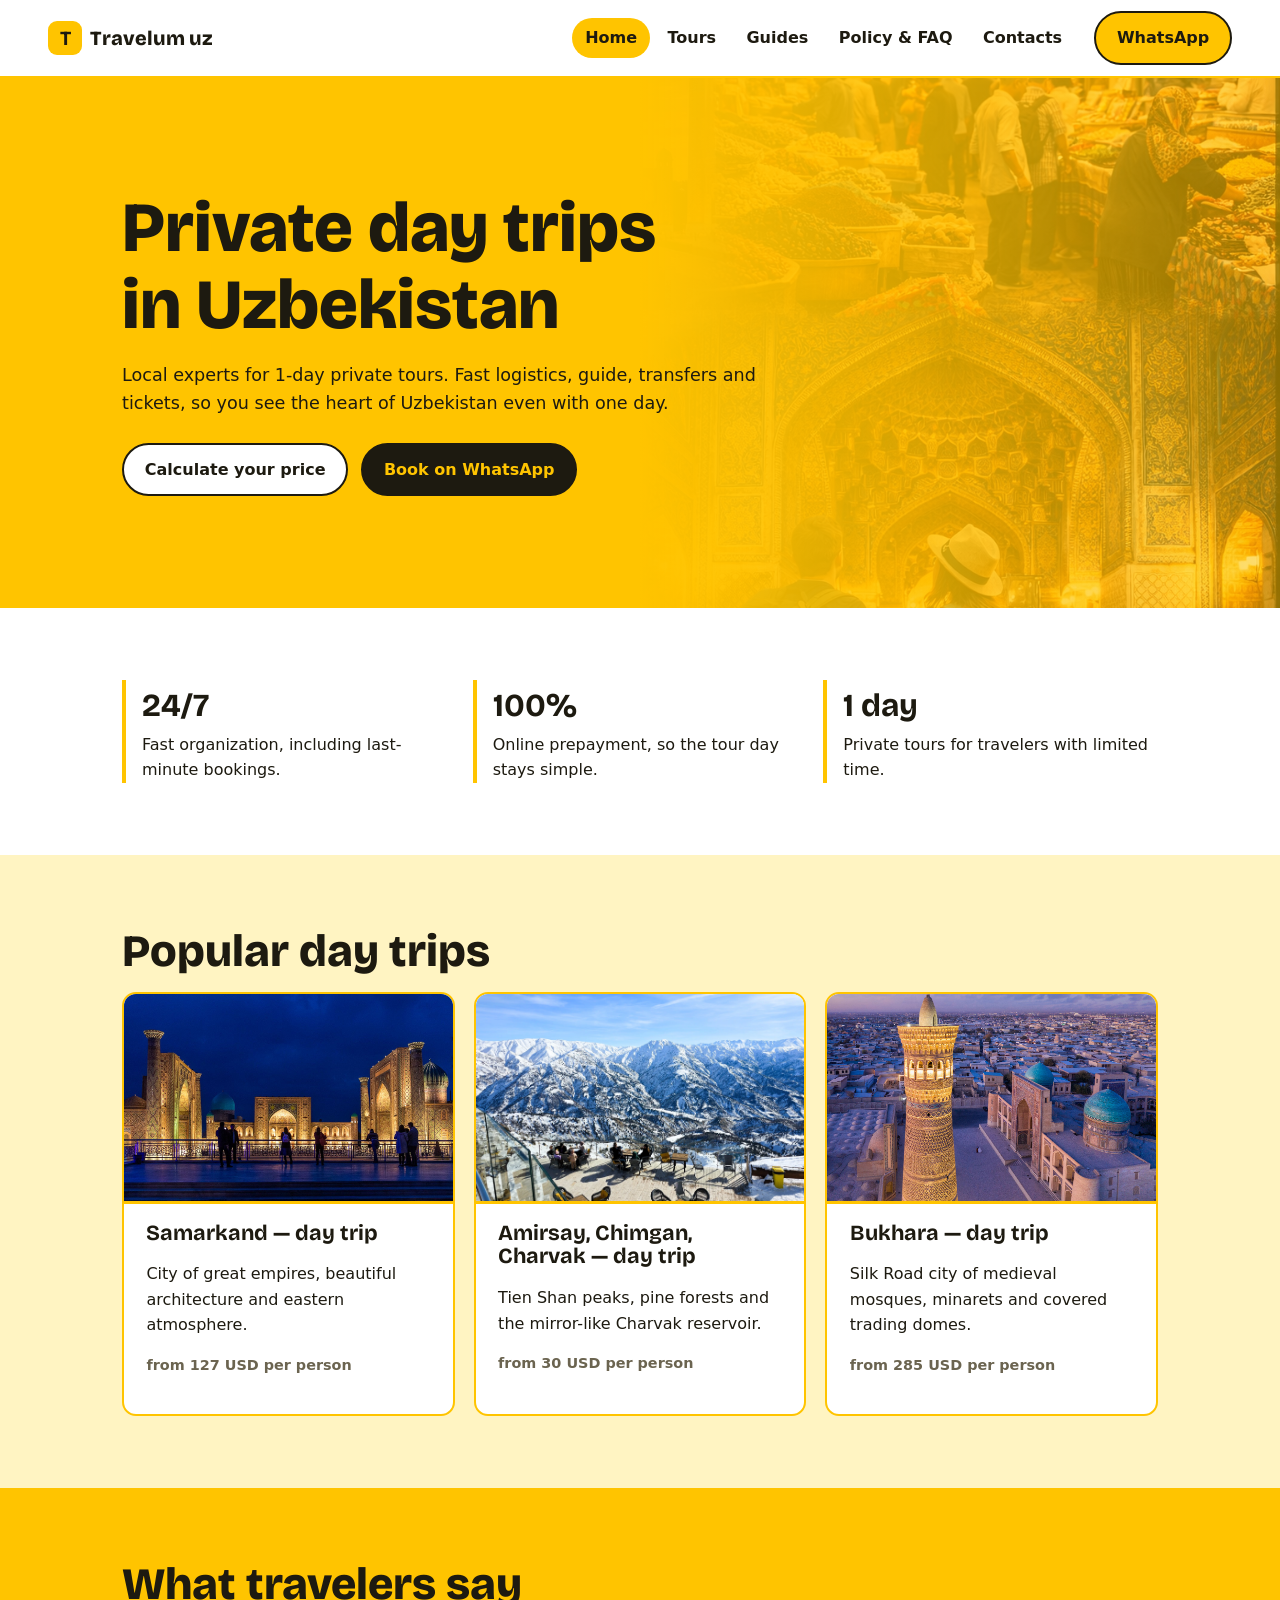
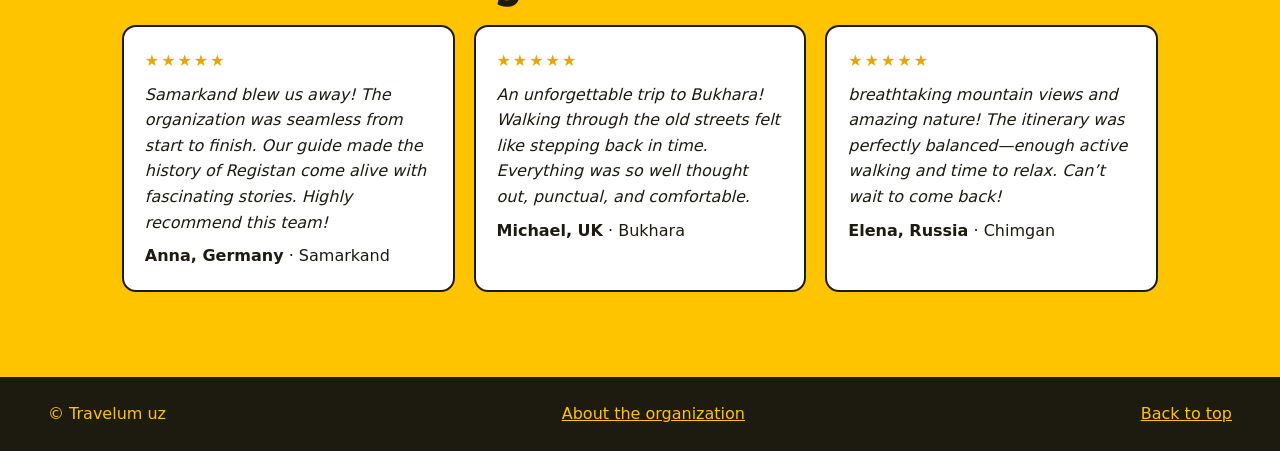
==== commit c0754269: "Remove placeholder note for reviews section Removed placeholder text for Google Reviews or TripAdvis" ====
--- a/index.html
+++ b/index.html
@@ -5,6 +5,6 @@
 <section class="wrap"><div class="facts"><div><b>24/7</b>Fast organization, including last-minute bookings.</div><div><b>100%</b>Online prepayment, so the tour day stays simple.</div><div><b>1 day</b>Private tours for travelers with limited time.</div></div></section>
 <section class="soft"><div class="wrap"><h2>Popular day trips</h2><div class="grid" id="home-tours"></div></div></section>
 <section class="band"><div class="wrap"><h2>What travelers say</h2><div class="grid" id="reviews"></div>
-<p class="note">Add your Google Reviews or TripAdvisor widget / chat screenshots here.</p></div></section>
+<p class="note"></p></div></section>
 
 </main><script src="data.js"></script><script src="app.js"></script></body></html>
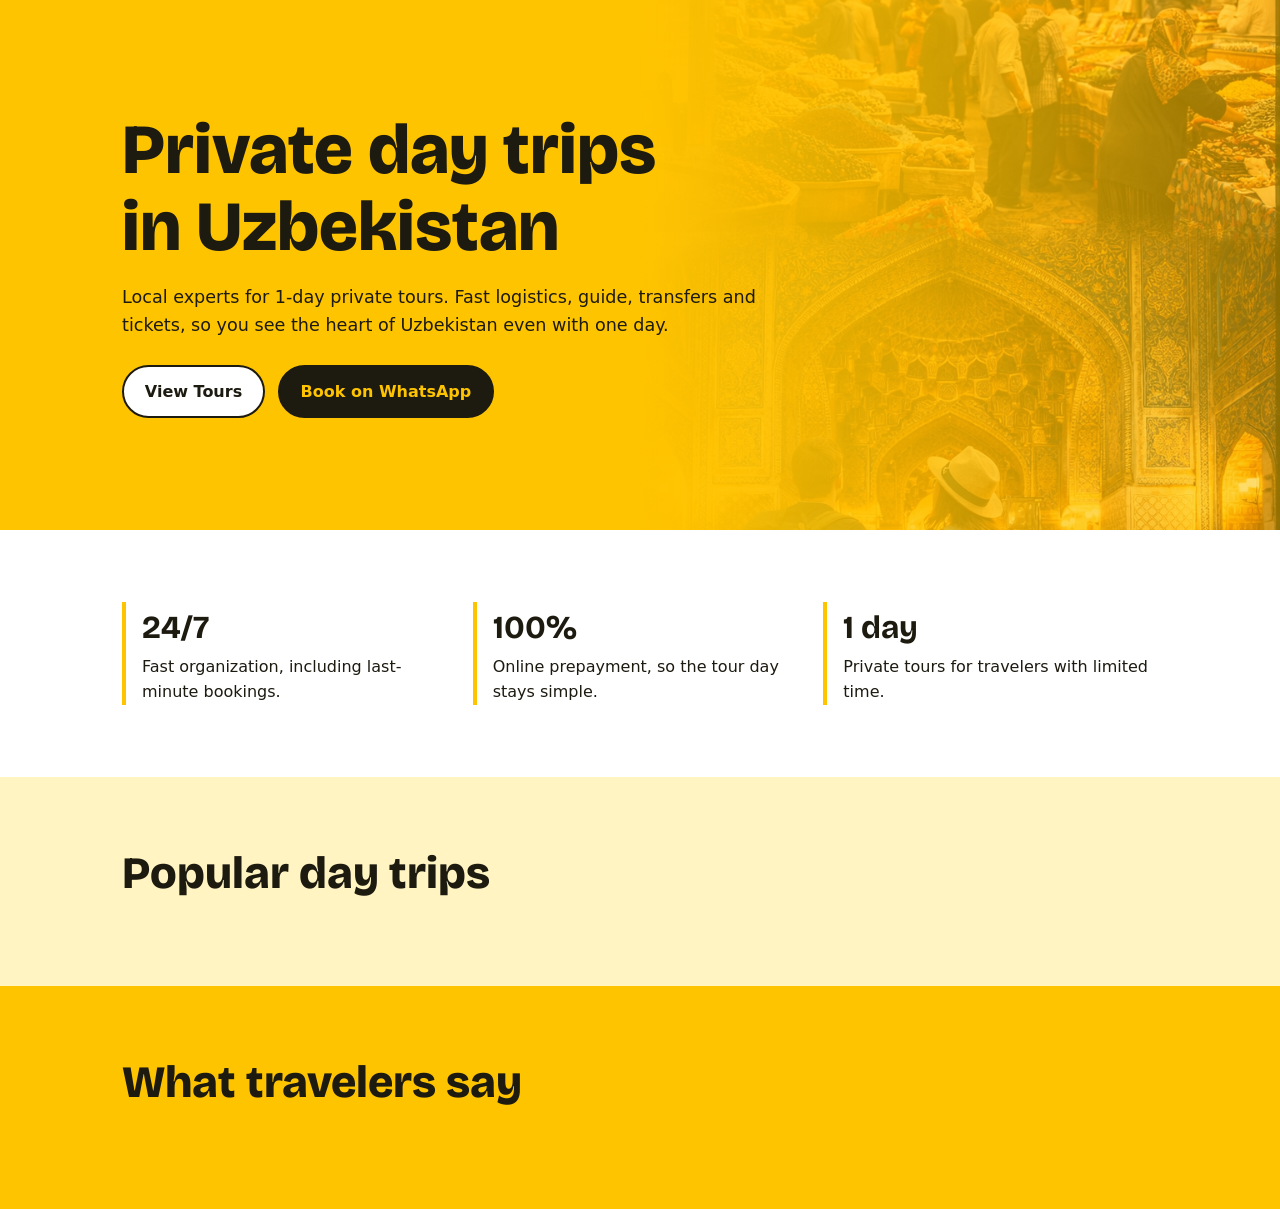
==== commit f7c61b57: "Update button text from 'Calculate your price' to 'View Tours'" ====
--- a/index.html
+++ b/index.html
@@ -1,7 +1,7 @@
 <!doctype html><html lang="en"><head><meta charset="utf-8"><meta name="viewport" content="width=device-width,initial-scale=1"><title>Private day trips in Uzbekistan | Travelum uz</title><meta name="description" content="Private 1-day trips in Uzbekistan: 24/7 booking, online payment, local experts."><link rel="preconnect" href="https://fonts.googleapis.com"><link href="https://fonts.googleapis.com/css2?family=Bricolage+Grotesque:wght@600;800&display=swap" rel="stylesheet"><link rel="stylesheet" href="styles.css"></head><body data-page="home" id="top"><main>
 <section class="hero"><div class="wrap"><h1>Private day trips<br>in Uzbekistan</h1>
 <p class="sub">Local experts for 1-day private tours. Fast logistics, guide, transfers and tickets, so you see the heart of Uzbekistan even with one day.</p>
-<div class="row"><a class="btn w" href="tours.html">Calculate your price</a><a class="btn y" style="background:var(--ink);color:var(--y)" href="https://wa.me/998886473030">Book on WhatsApp</a></div></div></section>
+<div class="row"><a class="btn w" href="tours.html">View Tours</a><a class="btn y" style="background:var(--ink);color:var(--y)" href="https://wa.me/998886473030">Book on WhatsApp</a></div></div></section>
 <section class="wrap"><div class="facts"><div><b>24/7</b>Fast organization, including last-minute bookings.</div><div><b>100%</b>Online prepayment, so the tour day stays simple.</div><div><b>1 day</b>Private tours for travelers with limited time.</div></div></section>
 <section class="soft"><div class="wrap"><h2>Popular day trips</h2><div class="grid" id="home-tours"></div></div></section>
 <section class="band"><div class="wrap"><h2>What travelers say</h2><div class="grid" id="reviews"></div>
--- a/styles.css
+++ b/styles.css
@@ -54,3 +54,18 @@
 body{padding-bottom:5rem}.hero{background:linear-gradient(var(--y),rgba(255,196,0,.7)),url(assets/hero.png) center/cover}}
 @media(prefers-reduced-motion:reduce){*{transition:none!important;scroll-behavior:auto!important}.btn:hover{transform:none}}
 .media{height:210px;margin:-1.4rem -1.4rem 1.1rem;border-radius:12px 12px 0 0;background:var(--yl) center/cover no-repeat;border-bottom:3px solid var(--y)}
+.veh{display:grid;grid-template-columns:repeat(auto-fit,minmax(220px,1fr));gap:.8rem;margin-top:1.5rem}.veh div{background:var(--w);border:2px solid var(--ink);border-radius:12px;padding:.8rem 1rem}.veh span{display:block;font-size:.9rem;color:var(--mut)}
+.tools{display:grid;gap:.8rem;margin-bottom:1rem}.tools p{margin:0 0 .3rem;font-weight:700}.chips{display:flex;flex-wrap:wrap;gap:.5rem}
+.chip{font:inherit;font-weight:600;padding:.45rem .9rem;border:2px solid var(--ink);border-radius:99px;background:var(--w);cursor:pointer}.chip.on{background:var(--y)}.chip:hover{background:var(--yl)}
+.tr-h{margin:2.5rem 0 .3rem;font-size:clamp(1.6rem,3.5vw,2.2rem)}.tr-g{margin:1.2rem 0 .6rem;padding-left:.7rem;border-left:5px solid var(--y);font-size:1.1rem}
+.tr{display:grid;grid-template-columns:1.3fr 1.6fr auto;gap:1rem;align-items:center;padding:1rem;margin-bottom:.6rem;background:var(--w);border:2px solid var(--line);border-radius:var(--r)}
+.tr-n b{display:block}.tr-n small{display:block;color:var(--mut)}.tag{display:inline-block;margin-top:.4rem;padding:.15rem .6rem;background:var(--yl);border:1px solid var(--yd);border-radius:99px;font-size:.8rem}
+.tr-p{display:grid;grid-template-columns:repeat(3,1fr);gap:.5rem}.tr-p div{padding:.5rem .7rem;border:1px solid var(--line);border-radius:10px}.tr-p small{display:block;font-size:.72rem;color:var(--mut)}.tr-p b{font-size:1.25rem;font-family:"Bricolage Grotesque",sans-serif}.tr-p em{display:block;font-size:.72rem;font-style:normal;color:var(--mut)}.tr-p .hit{background:var(--y);border-color:var(--ink);box-shadow:0 0 0 2px var(--ink)}
+@media(max-width:820px){.tr{grid-template-columns:1fr}}
+.bk{display:inline-block;align-self:flex-start;margin-top:.45rem;padding:.3rem .9rem;border:2px solid var(--ink);border-radius:99px;background:var(--y);font-size:.85rem;font-weight:700;text-decoration:none;color:var(--ink)}
+.bk:hover{background:var(--ink);color:var(--y)}
+.tr{grid-template-columns:1fr 2fr}
+.tr-p div{display:flex;flex-direction:column}
+.prices .hit .bk,.tr-p .hit .bk{background:var(--ink);color:var(--y)}
+@media(max-width:820px){.tr{grid-template-columns:1fr}.tr-p{grid-template-columns:1fr}}
+.ans{margin:.6rem 0 0}.ans p{margin:0 0 .5rem}.ans ul,.ans ol{margin:.3rem 0 .6rem;padding-left:1.3rem}.ans li{margin-bottom:.3rem}
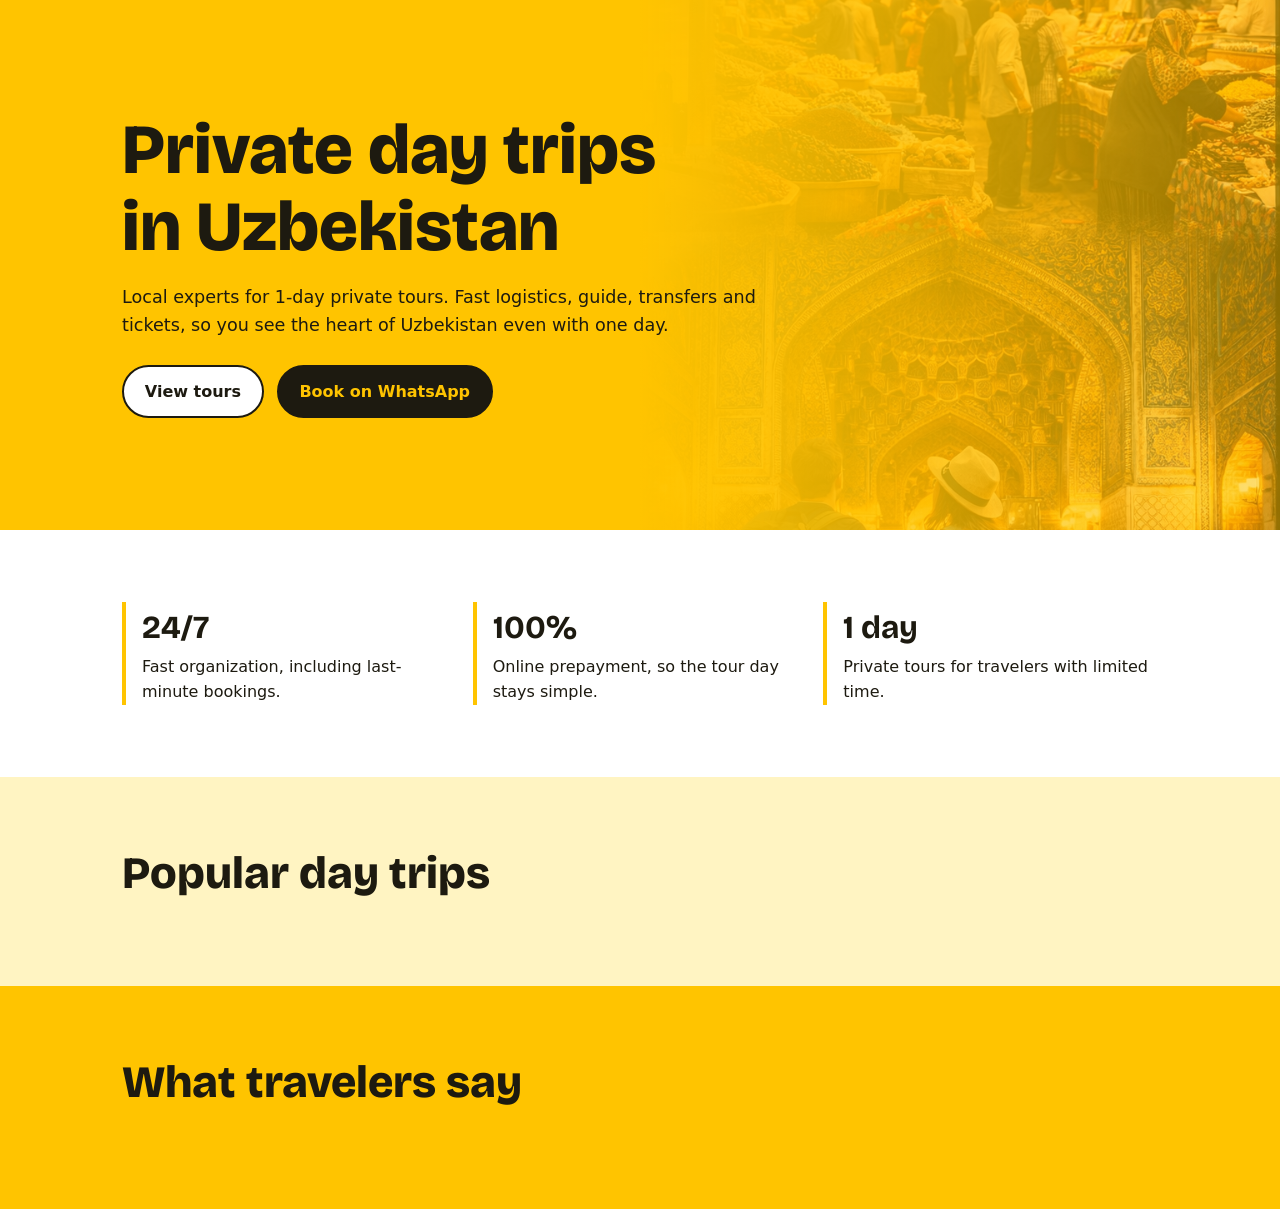
==== commit 663e1243: "Fix button text consistency in index.html" ====
--- a/index.html
+++ b/index.html
@@ -1,7 +1,7 @@
 <!doctype html><html lang="en"><head><meta charset="utf-8"><meta name="viewport" content="width=device-width,initial-scale=1"><title>Private day trips in Uzbekistan | Travelum uz</title><meta name="description" content="Private 1-day trips in Uzbekistan: 24/7 booking, online payment, local experts."><link rel="preconnect" href="https://fonts.googleapis.com"><link href="https://fonts.googleapis.com/css2?family=Bricolage+Grotesque:wght@600;800&display=swap" rel="stylesheet"><link rel="stylesheet" href="styles.css"></head><body data-page="home" id="top"><main>
 <section class="hero"><div class="wrap"><h1>Private day trips<br>in Uzbekistan</h1>
 <p class="sub">Local experts for 1-day private tours. Fast logistics, guide, transfers and tickets, so you see the heart of Uzbekistan even with one day.</p>
-<div class="row"><a class="btn w" href="tours.html">View Tours</a><a class="btn y" style="background:var(--ink);color:var(--y)" href="https://wa.me/998886473030">Book on WhatsApp</a></div></div></section>
+<div class="row"><a class="btn w" href="tours.html">View tours</a><a class="btn y" style="background:var(--ink);color:var(--y)" href="https://wa.me/998886473030">Book on WhatsApp</a></div></div></section>
 <section class="wrap"><div class="facts"><div><b>24/7</b>Fast organization, including last-minute bookings.</div><div><b>100%</b>Online prepayment, so the tour day stays simple.</div><div><b>1 day</b>Private tours for travelers with limited time.</div></div></section>
 <section class="soft"><div class="wrap"><h2>Popular day trips</h2><div class="grid" id="home-tours"></div></div></section>
 <section class="band"><div class="wrap"><h2>What travelers say</h2><div class="grid" id="reviews"></div>
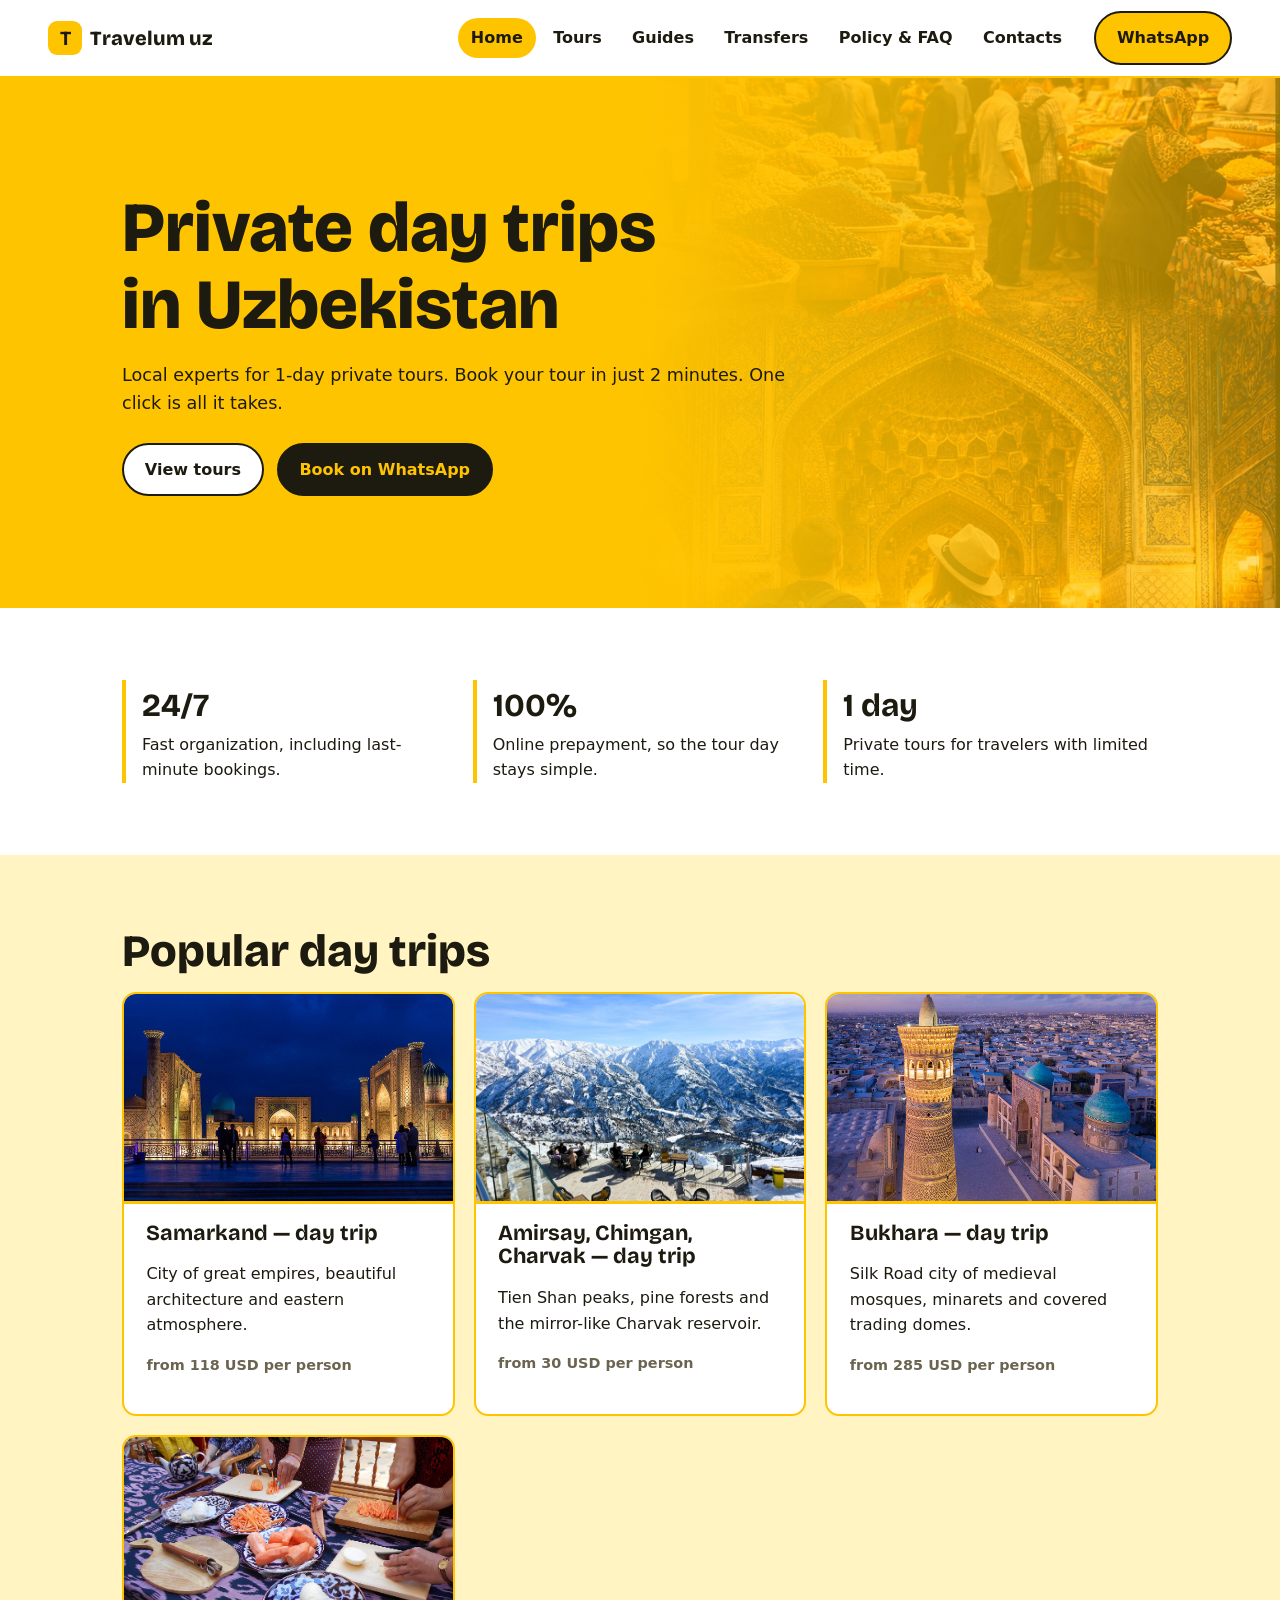
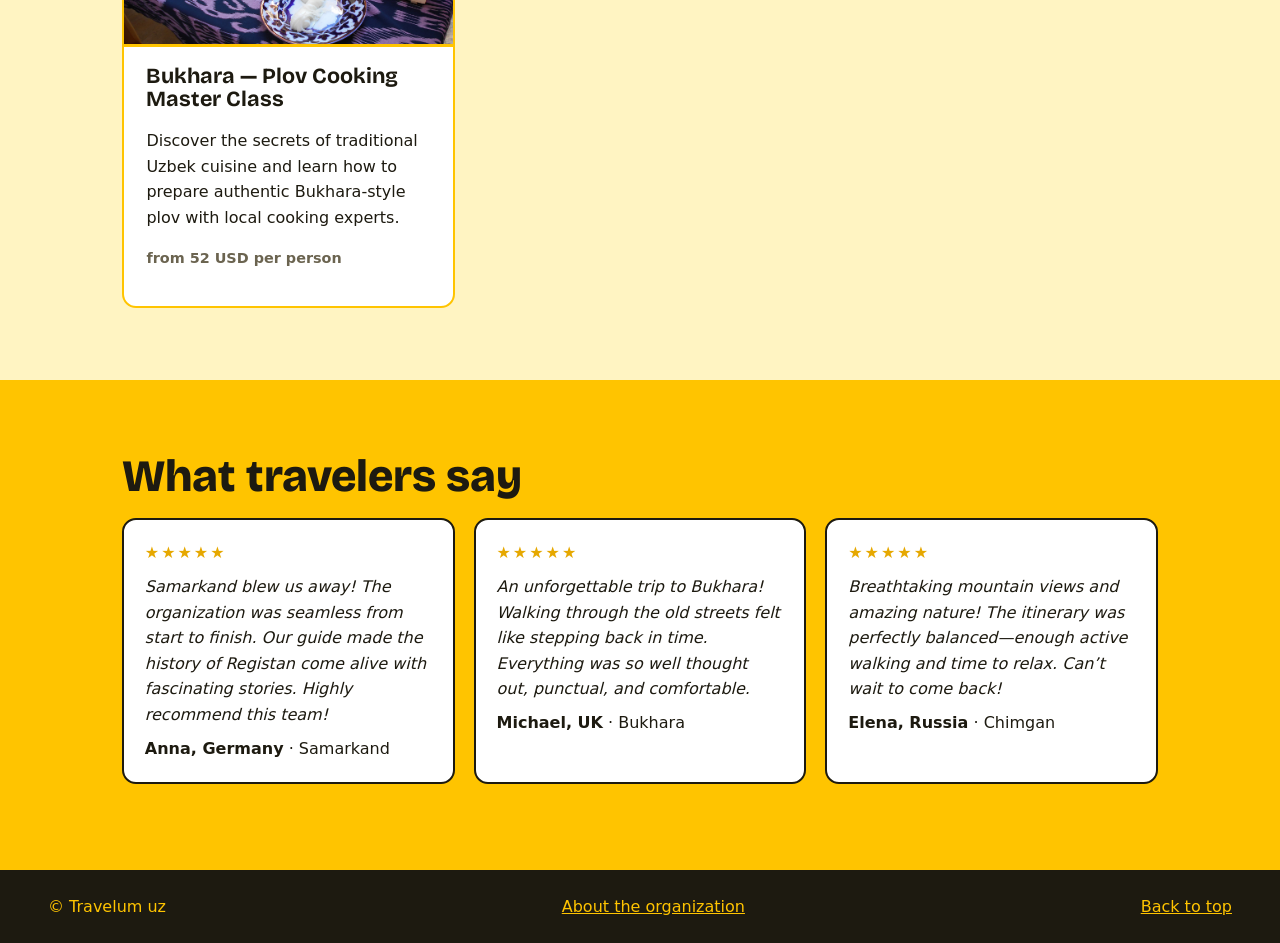
==== commit fc09cbe7: "Book your tour in just 2 minutes. One click is all it takes." ====
--- a/index.html
+++ b/index.html
@@ -1,10 +1,10 @@
 <!doctype html><html lang="en"><head><meta charset="utf-8"><meta name="viewport" content="width=device-width,initial-scale=1"><title>Private day trips in Uzbekistan | Travelum uz</title><meta name="description" content="Private 1-day trips in Uzbekistan: 24/7 booking, online payment, local experts."><link rel="preconnect" href="https://fonts.googleapis.com"><link href="https://fonts.googleapis.com/css2?family=Bricolage+Grotesque:wght@600;800&display=swap" rel="stylesheet"><link rel="stylesheet" href="styles.css"></head><body data-page="home" id="top"><main>
 <section class="hero"><div class="wrap"><h1>Private day trips<br>in Uzbekistan</h1>
-<p class="sub">Local experts for 1-day private tours. Fast logistics, guide, transfers and tickets, so you see the heart of Uzbekistan even with one day.</p>
+<p class="sub">Local experts for 1-day private tours. Book your tour in just 2 minutes. One click is all it takes.</p>
 <div class="row"><a class="btn w" href="tours.html">View tours</a><a class="btn y" style="background:var(--ink);color:var(--y)" href="https://wa.me/998886473030">Book on WhatsApp</a></div></div></section>
 <section class="wrap"><div class="facts"><div><b>24/7</b>Fast organization, including last-minute bookings.</div><div><b>100%</b>Online prepayment, so the tour day stays simple.</div><div><b>1 day</b>Private tours for travelers with limited time.</div></div></section>
 <section class="soft"><div class="wrap"><h2>Popular day trips</h2><div class="grid" id="home-tours"></div></div></section>
 <section class="band"><div class="wrap"><h2>What travelers say</h2><div class="grid" id="reviews"></div>
 <p class="note"></p></div></section>
 
-</main><script src="data.js"></script><script src="app.js"></script></body></html>
+</main><script src="data.js?v=2"></script><script src="app.js?v=2"></script></body></html>
